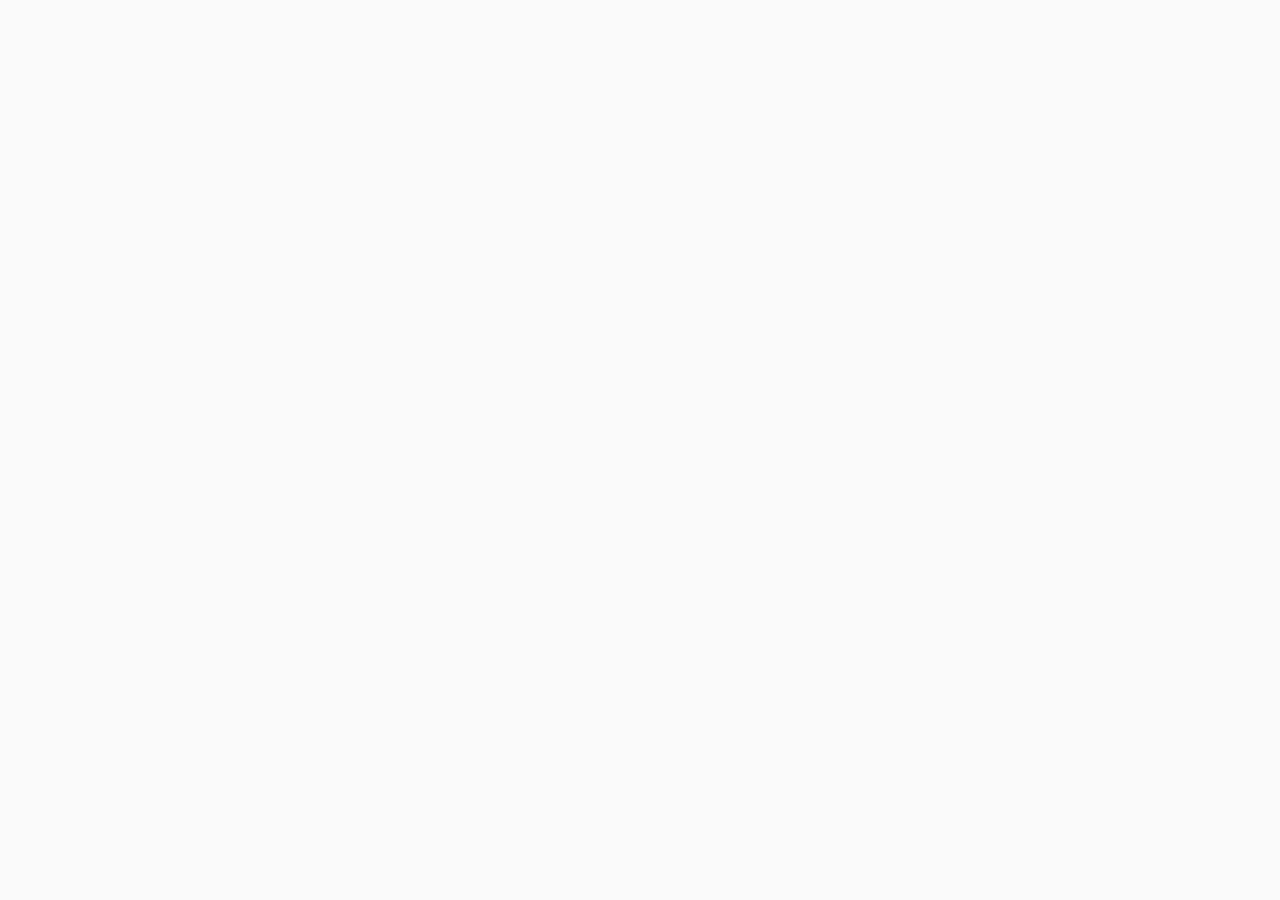
==== index.html @ 77a8a726 "init" ====
<!DOCTYPE html><html lang=""><head><meta charset="utf-8"><meta http-equiv="X-UA-Compatible" content="IE=edge"><meta name="viewport" content="width=device-width,initial-scale=1"><link rel="icon" href="/favicon.ico"><title>zimkit-web-vue</title><link href="/css/app.5c12ecef.css" rel="preload" as="style"><link href="/js/app.24a1997b.js" rel="preload" as="script"><link href="/js/chunk-vendors.f811e61b.js" rel="preload" as="script"><link href="/css/app.5c12ecef.css" rel="stylesheet"></head><body><noscript><strong>We're sorry but zimkit-web-vue doesn't work properly without JavaScript enabled. Please enable it to continue.</strong></noscript><div id="app"></div><script src="/js/chunk-vendors.f811e61b.js"></script><script src="/js/app.24a1997b.js"></script></body></html>
---- css/app.5c12ecef.css ----
body{margin:0;background-color:#fafafa;font-family:PingFangSC-Medium,PingFang SC}#app,.login[data-v-ff2f055c]{display:flex;justify-content:center;align-items:center;height:100vh}.login .login-box[data-v-ff2f055c]{position:relative;display:flex;width:920px;height:560px;background:#fff;box-shadow:0 10px 40px 0 rgba(0,0,0,.1);border-radius:6px 8px 8px 6px}.login .login-box .welcome-box[data-v-ff2f055c]{width:500px;height:560px;background-image:url(../img/img_background.2068124a.png);background-size:cover}.login .login-box .welcome-box .welcome-text[data-v-ff2f055c]{margin:67px 0 0 51px;font-size:30px;font-weight:500;color:#fff;line-height:50px;text-align:left;white-space:pre-wrap}.login .login-box .form[data-v-ff2f055c]{display:flex;flex-direction:column;margin:50px 40px;padding:64px 40px 0 40px;width:340px;height:460px;box-sizing:border-box}.login .login-box .form .id[data-v-ff2f055c],.login .login-box .form .name[data-v-ff2f055c]{display:flex;flex-direction:column;align-items:flex-start;margin-bottom:16px}.login .login-box .form .id .label[data-v-ff2f055c],.login .login-box .form .name .label[data-v-ff2f055c]{margin-bottom:8px;font-size:12px;font-weight:500;line-height:14px;color:#394256}.login .login-box .form .id input[data-v-ff2f055c],.login .login-box .form .name input[data-v-ff2f055c]{padding:12px 16px;width:260px;height:44px;border-radius:4px;border:1px solid #e5e5e5;box-sizing:border-box;outline:none}.login .login-box .form .id input[data-v-ff2f055c]::-webkit-input-placeholder,.login .login-box .form .name input[data-v-ff2f055c]::-webkit-input-placeholder{color:#b1b4bb}.login .login-box .form .id input[data-v-ff2f055c]:-moz-placeholder,.login .login-box .form .id input[data-v-ff2f055c]::-moz-placeholder,.login .login-box .form .name input[data-v-ff2f055c]:-moz-placeholder,.login .login-box .form .name input[data-v-ff2f055c]::-moz-placeholder{color:#b1b4bb}.login .login-box .form .id input[data-v-ff2f055c]:-ms-input-placeholder,.login .login-box .form .name input[data-v-ff2f055c]:-ms-input-placeholder{color:#b1b4bb}.login .login-box .form .id input[data-v-ff2f055c]::-webkit-inner-spin-button,.login .login-box .form .id input[data-v-ff2f055c]::-webkit-outer-spin-button,.login .login-box .form .name input[data-v-ff2f055c]::-webkit-inner-spin-button,.login .login-box .form .name input[data-v-ff2f055c]::-webkit-outer-spin-button{-webkit-appearance:none}.login .login-box .form .id .user-name[data-v-ff2f055c],.login .login-box .form .name .user-name[data-v-ff2f055c]{height:44px;font-size:14px;font-weight:400;font-family:PingFangSC-Regular,PingFang SC;color:#18191a;line-height:44px}.login .login-box .form .login-btn[data-v-ff2f055c]{align-self:center;margin-top:84px;width:190px;height:48px;background-color:#3478fc;border-radius:4px;border:none;font-size:14px;font-weight:500;color:#fff;line-height:48px;cursor:pointer}.login .login-box .form button[class=login-btn][data-v-ff2f055c]:disabled{opacity:.5}.login .login-box .form .login-err-tip[data-v-ff2f055c]{margin-top:8px;font-size:12px;font-weight:400;font-family:PingFangSC-Regular,PingFang SC;color:#f64326;line-height:14px}.btn{text-align:center;background-color:#3478fc;border-radius:4px;border:none;font-size:14px;font-weight:500;color:#fff;cursor:pointer}.btn:disabled{opacity:.5;cursor:not-allowed}.err-tip{align-self:flex-start;margin-top:8px;font-size:12px;font-weight:400;font-family:PingFangSC-Regular,PingFang SC;color:#f64326;line-height:14px}.err-icon{margin-right:8px;background-image:url([data-uri]);background-size:cover;width:24px;height:24px}::-webkit-scrollbar{width:6px;height:6px}::-webkit-scrollbar-thumb{border-radius:3px;background-color:#bebebe;opacity:.6;-webkit-transition:background-color .3s;transition:background-color .3s;cursor:pointer}::-webkit-scrollbar-thumb:hover{background:#bebebe}::-webkit-scrollbar-corner,::-webkit-scrollbar-track{background:transparent}.fade-enter-active[data-v-5338bea0],.fade-leave-active[data-v-5338bea0]{transition:opacity .5s}.fade-enter[data-v-5338bea0],.fade-leave-to[data-v-5338bea0]{opacity:0}.default[data-v-5338bea0]{position:fixed;z-index:103}.default .toast[data-v-5338bea0]{position:fixed;top:50%;left:50%;transform:translate(-50%,-50%);padding:0 20px;max-width:516px;height:40px;border-radius:8px;font-size:13px;line-height:40px;text-align:center;color:#fff;background-color:rgba(0,0,0,.6);opacity:.96}.default .toast.error[data-v-5338bea0]{background-color:#fff}.default .toast .name[data-v-5338bea0],.default .toast .text[data-v-5338bea0]{display:inline-block;max-width:388px;overflow:hidden;text-overflow:ellipsis;white-space:nowrap;vertical-align:bottom}.default.loading[data-v-5338bea0]{top:0;bottom:0;left:0;right:0;background-color:rgba(0,0,0,.6)}.default.loading .toast[data-v-5338bea0]{top:50%;transform:translate(-50%,-50%);border-radius:4px;background-color:rgba(0,0,0,.6);height:40px;line-height:40px}.wrapper[data-v-3e0d9c11]{z-index:102;position:fixed;top:0;bottom:0;left:0;right:0;background-color:rgba(0,0,0,.4)}.wrapper .dialog[data-v-3e0d9c11]{position:absolute;top:50%;left:50%;transform:translate(-50%,-50%);display:flex;flex-direction:column;align-items:center;padding:32px 0;box-sizing:border-box;width:340px;min-height:163px;background-color:#fff;border-radius:4px;font-size:16px;color:#28292e}.wrapper .dialog .close-icon[data-v-3e0d9c11]{position:absolute;top:8px;right:8px;display:flex;justify-content:center;align-items:center;align-self:flex-end;width:30px;height:30px;cursor:pointer}.wrapper .dialog .close-icon[data-v-3e0d9c11]:after,.wrapper .dialog .close-icon[data-v-3e0d9c11]:before{position:absolute;content:" ";height:12px;width:2px;background-color:#fff}.wrapper .dialog .close-icon[data-v-3e0d9c11]:before{transform:rotate(45deg)}.wrapper .dialog .close-icon[data-v-3e0d9c11]:after{transform:rotate(-45deg)}.wrapper .dialog .title[data-v-3e0d9c11]{font-size:16px}.wrapper .dialog .desc[data-v-3e0d9c11]{text-align:center;width:240px;word-break:break-word;line-height:21px}.wrapper .dialog .line[data-v-3e0d9c11]{margin:20px 0;width:292px;height:1px;background:#ebecec}.wrapper .dialog .btn-box .cancel[data-v-3e0d9c11]{width:100px;height:36px}.dialog[data-v-2195a98a]{position:absolute;top:50%;left:50%;transform:translate(-50%,-50%);width:360px;min-height:214px;background-color:#fff;box-shadow:0 0 20px 0 rgba(0,0,0,.1),0 12px 12px 0 rgba(0,0,0,.04);border-radius:8px}.dialog .top[data-v-2195a98a]{display:flex;justify-content:space-between;padding:0 60px;width:100%;height:48px}.dialog .top .title[data-v-2195a98a]{position:relative;line-height:48px;font-size:14px;font-weight:400;color:#000;height:100%;cursor:pointer}.dialog .top .title.actived[data-v-2195a98a]{font-weight:500}.dialog .top .title.actived[data-v-2195a98a]:after{content:"";position:absolute;left:50%;transform:translate(-50%);bottom:0;width:32px;height:3px;background-color:#3478fc;border-radius:4px}.dialog .content[data-v-2195a98a]{display:flex;flex-direction:column;padding:24px;width:100%}.dialog .content .attend[data-v-2195a98a],.dialog .content .group[data-v-2195a98a],.dialog .content .peer[data-v-2195a98a]{width:100%;display:flex;flex-direction:column;justify-content:space-between;align-items:center}.dialog .content .attend .input-box[data-v-2195a98a],.dialog .content .group .input-box[data-v-2195a98a],.dialog .content .peer .input-box[data-v-2195a98a]{position:relative;display:flex;flex-direction:column;justify-content:flex-start;margin-bottom:34px}.dialog .content .attend .btn-box[data-v-2195a98a],.dialog .content .group .btn-box[data-v-2195a98a],.dialog .content .peer .btn-box[data-v-2195a98a]{display:flex;justify-content:center;align-items:center}.dialog .content .attend .btn-box .cancel-btn[data-v-2195a98a],.dialog .content .attend .btn-box .create-peer-btn[data-v-2195a98a],.dialog .content .group .btn-box .cancel-btn[data-v-2195a98a],.dialog .content .group .btn-box .create-peer-btn[data-v-2195a98a],.dialog .content .peer .btn-box .cancel-btn[data-v-2195a98a],.dialog .content .peer .btn-box .create-peer-btn[data-v-2195a98a]{width:100px;height:36px;line-height:34px}.dialog .content .attend .btn-box .cancel-btn[data-v-2195a98a],.dialog .content .group .btn-box .cancel-btn[data-v-2195a98a],.dialog .content .peer .btn-box .cancel-btn[data-v-2195a98a]{margin-right:20px;background-color:#fff;color:#3478fc;border:1px solid #e8e8e8}.dialog .content .attend .err-tip[data-v-2195a98a],.dialog .content .group .err-tip[data-v-2195a98a],.dialog .content .peer .err-tip[data-v-2195a98a]{position:absolute;bottom:-14px}.dialog .content input[data-v-2195a98a]{margin-bottom:8px;padding:9px 0;width:312px;height:40px;border:none;border-bottom:1px solid #ebecec;outline:none}.right-click-box[data-v-4c15af44]{position:absolute;padding:8px 0;width:128px;background:#fff;box-shadow:0 0 12px 0 rgba(0,0,0,.1),0 6px 12px 0 rgba(0,0,0,.04);border-radius:4px}.right-click-box .item[data-v-4c15af44]{padding:8px 0 8px 16px;font-size:14px;font-weight:400;color:#28292e}.right-click-box .item[data-v-4c15af44]:hover{cursor:pointer;color:#1169ff;background:#fafbfd}.conversation[data-v-3ed36c5b]{display:flex;width:350px;height:720px;background-color:#fff;border-radius:0 0 0 8px}.conversation .left-banner[data-v-3ed36c5b]{display:flex;flex-direction:column;justify-content:space-between;padding:16px 8px;width:70px;height:100%;background-color:#f2f2f2;border-radius:0 0 0 8px}.conversation .left-banner .item[data-v-3ed36c5b]{position:relative;display:flex;flex-direction:column;justify-content:center;align-items:center;margin-bottom:24px;padding:8px 0 6px;width:54px;background-color:#fff;border-radius:4px;cursor:pointer}.conversation .left-banner .item .icon[data-v-3ed36c5b]{width:24px;height:24px;background-size:cover}.conversation .left-banner .item .message-icon[data-v-3ed36c5b]{background-image:url([data-uri])}.conversation .left-banner .item .create-chat-icon[data-v-3ed36c5b]{background-image:url([data-uri])}.conversation .left-banner .item .exit-icon[data-v-3ed36c5b]{background-image:url([data-uri])}.conversation .left-banner .item:hover .create-chat-text[data-v-3ed36c5b]{color:#3478fc}.conversation .left-banner .item:hover .create-chat-icon[data-v-3ed36c5b]{background-image:url([data-uri])}.conversation .left-banner .item:hover .exit-text[data-v-3ed36c5b]{color:#ff4a50}.conversation .left-banner .item:hover .exit-icon[data-v-3ed36c5b]{background-image:url([data-uri])}.conversation .left-banner .item .text[data-v-3ed36c5b]{text-align:center;font-size:12px;font-weight:500;color:#666;line-height:16px}.conversation .left-banner .item .total[data-v-3ed36c5b]{position:absolute;top:-16px;right:-14px;flex-shrink:0;width:40px;height:40px;background-color:#ff4a50;font-size:18px;font-weight:500;color:#fff;border-radius:50%;transform:scale(.5);line-height:40px;text-align:center}.conversation .left-banner .item[data-v-3ed36c5b]:last-child{margin-bottom:0}.conversation .conversation-content[data-v-3ed36c5b]{padding:8px 8px 0 8px;width:280px;overflow-y:auto}.conversation .conversation-content .conversation-item[data-v-3ed36c5b]{display:flex;align-items:center;padding:12px 16px;width:100%;height:68px;border-radius:5px}.conversation .conversation-content .conversation-item.actived[data-v-3ed36c5b]{background:linear-gradient(270deg,#64b0fe,#3478fc)}.conversation .conversation-content .conversation-item.actived .conversation-info .info-top .item-date[data-v-3ed36c5b],.conversation .conversation-content .conversation-item.actived .conversation-info .info-top .item-name[data-v-3ed36c5b],.conversation .conversation-content .conversation-item.actived .conversation-info .item-message .message-text[data-v-3ed36c5b]{color:#fff}.conversation .conversation-content .conversation-item[data-v-3ed36c5b]:hover{cursor:pointer;background-color:#f2f2f2}.conversation .conversation-content .conversation-item .head-portrait[data-v-3ed36c5b]{position:relative;flex-shrink:0;margin-right:10px;text-align:center;width:44px;height:44px;line-height:42px;border-radius:8px;background-color:#fff;border:1px solid #ccc}.conversation .conversation-content .conversation-item .head-portrait .unread-count[data-v-3ed36c5b]{position:absolute;top:-18px;right:-16px;width:40px;height:40px;background-color:#ff4a50;font-size:18px;font-weight:500;color:#fff;border-radius:50%;transform:scale(.5);line-height:40px;text-align:center}.conversation .conversation-content .conversation-item .conversation-info[data-v-3ed36c5b]{display:flex;flex-direction:column;align-items:flex-start;width:100%}.conversation .conversation-content .conversation-item .conversation-info .info-top[data-v-3ed36c5b]{display:flex;justify-content:space-between;align-items:center;width:100%}.conversation .conversation-content .conversation-item .conversation-info .info-top .item-name[data-v-3ed36c5b]{max-width:110px;font-size:16px;font-weight:500;color:#18191a;line-height:22px;overflow:hidden;text-overflow:ellipsis;white-space:nowrap}.conversation .conversation-content .conversation-item .conversation-info .info-top .item-date[data-v-3ed36c5b]{font-size:12px;font-weight:400;font-family:PingFangSC-Regular,PingFang SC;color:#b8b8b8;line-height:17px}.conversation .conversation-content .conversation-item .conversation-info .item-message[data-v-3ed36c5b]{display:flex;align-items:center;margin-top:4px}.conversation .conversation-content .conversation-item .conversation-info .item-message .message-text[data-v-3ed36c5b]{max-width:160px;height:18px;font-size:12px;font-weight:500;color:#b1b4bb;line-height:18px;overflow:hidden;text-overflow:ellipsis;white-space:nowrap}.conversation .default-content[data-v-3ed36c5b]{display:flex;justify-content:center;align-items:center;width:100%;font-size:16px;font-weight:400;color:#394256}.conversation .default-content .text[data-v-3ed36c5b]{line-height:22px;text-align:center;white-space:pre-wrap}.conversation .abnormal-content[data-v-3ed36c5b]{display:flex;justify-content:center;width:100%;height:100%;background-color:#fff}.conversation .abnormal-content .reload-btn[data-v-3ed36c5b]{margin-top:620px;width:100px;height:36px;line-height:36px}.conversation .err-icon[data-v-3ed36c5b]{margin-right:4px;width:12px;height:12px}.chat[data-v-5878519c]{flex-grow:1;display:flex;flex-direction:column;width:680px;height:720px;background-color:#f2f2f2;border-radius:0 0 8px 0}.chat .header[data-v-5878519c]{display:flex;justify-content:space-between;align-items:center;border-bottom:1px solid #e6e6e6;width:100%;height:56px}.chat .header .title[data-v-5878519c]{margin-left:24px;font-size:16px;font-weight:500;color:#18191a;line-height:56px}.chat .header .more-icon[data-v-5878519c]{margin-right:8px;width:40px;height:40px;background-image:url([data-uri]);background-size:cover}.chat .header .more-icon[data-v-5878519c]:hover{cursor:pointer;background-image:url([data-uri])}.chat .message-content[data-v-5878519c]{flex-grow:1;padding:16px 12px 0 12px;height:200px;overflow-y:scroll}.chat .message-content .message-item[data-v-5878519c]{display:flex;flex-direction:column;justify-content:center;padding:8px 0 16px 0}.chat .message-content .message-item .time-box[data-v-5878519c]{align-self:center;margin-bottom:16px;font-size:12px;font-weight:500;color:#b1b4bb}.chat .message-content .message-item .left-msg[data-v-5878519c]{display:flex;justify-content:flex-start;align-items:center;width:100%}.chat .message-content .message-item .right-msg[data-v-5878519c]{display:flex;justify-content:flex-end;align-items:flex-start;width:100%}.chat .message-content .message-item .right-msg .msg-text[data-v-5878519c]{background-color:#3478fc;color:#fff}.chat .message-content .message-item .right-msg .message-box[data-v-5878519c]{align-items:flex-end;word-break:break-all}.chat .message-content .message-item .center-msg[data-v-5878519c],.chat .message-content .message-item .right-msg .err-icon[data-v-5878519c]{align-self:center}.chat .message-content .message-item .head-portrait[data-v-5878519c]{flex-shrink:0;align-self:flex-start;text-align:center;margin:0 12px;width:36px;height:36px;line-height:34px;border-radius:8px;background-color:#fff;border:1px solid #ccc}.chat .message-content .message-item .message-box[data-v-5878519c]{display:flex;flex-direction:column;max-width:320px}.chat .message-content .message-item .message-box .send-name[data-v-5878519c]{margin-bottom:4px;font-size:12px;font-weight:400;color:#394256}.chat .message-content .message-item .msg-text[data-v-5878519c]{padding:11px 12px;background-color:#fff;border-radius:8px;font-size:15px;font-weight:400;color:#2a2a2a;white-space:pre-wrap;word-break:break-word}.chat .send-box[data-v-5878519c]{display:flex;flex-direction:column;border-top:1px solid #e6e6e6;width:100%;height:156px}.chat .send-box .tool-box[data-v-5878519c]{height:49px}.chat .send-box .text-area[data-v-5878519c]{padding:0 16px;width:100%;height:50px;background-color:#f2f2f2;font-size:14px;font-weight:400;color:#2a2a2a;border:none;resize:none;outline:none}.chat .send-box .send-button[data-v-5878519c]{align-self:flex-end;margin-top:8px;margin-right:24px;width:72px;height:32px;line-height:32px}.chat .default-content[data-v-5878519c]{display:flex;flex-direction:column;justify-content:center;align-items:center;width:100%;height:100%}.chat .default-content .img[data-v-5878519c]{background-image:url(../img/chat-default.e304240d.png);background-size:cover;width:95px;height:89px}.chat .default-content .text[data-v-5878519c]{margin-top:16px;font-size:16px;font-weight:400;color:#b1b4bb;line-height:22px}.group-container[data-v-f9306e64]{position:absolute;right:0;bottom:0;padding:40px 32px 65px;width:272px;height:664px;background-color:#fff;border-radius:0 0 8px 0}.group-container .form-box[data-v-f9306e64]{display:flex;flex-direction:column;justify-content:space-between;height:100%}.group-container .form-box .id .label[data-v-f9306e64]{font-size:14px;font-weight:500;color:#394256;line-height:20px}.group-container .form-box .id .value[data-v-f9306e64]{padding-left:12px;width:208px;height:44px;background-color:#f4f5f8;border-radius:4px;font-size:14px;font-weight:400;color:#18191a;line-height:44px}.group-container .form-box .copy-btn[data-v-f9306e64]{width:208px;height:44px;line-height:44px}*{margin:0;font-family:PingFangSC-Medium,PingFang SC;box-sizing:border-box}#zegoim[data-v-8cd46a72]{font-family:Avenir,Helvetica,Arial,sans-serif;-webkit-font-smoothing:antialiased;-moz-osx-font-smoothing:grayscale;color:#2c3e50;display:flex;justify-content:center;align-items:center;height:100vh}.zego-im-container[data-v-8cd46a72]{display:flex;flex-direction:column;width:1030px;height:770px;box-shadow:0 4px 10px 0 rgba(0,0,0,.1);border-radius:8px}.zego-im-container .top-banner[data-v-8cd46a72]{padding-left:24px;text-align:left;font-size:16px;font-weight:500;line-height:50px;color:#fff;width:100%;height:50px;background-color:#3478fc;border-radius:8px 8px 0 0}.zego-im-container .box[data-v-8cd46a72]{position:relative;display:flex;width:100%;height:720px}
---- css/app.5c12ecef.css ----
body{margin:0;background-color:#fafafa;font-family:PingFangSC-Medium,PingFang SC}#app,.login[data-v-ff2f055c]{display:flex;justify-content:center;align-items:center;height:100vh}.login .login-box[data-v-ff2f055c]{position:relative;display:flex;width:920px;height:560px;background:#fff;box-shadow:0 10px 40px 0 rgba(0,0,0,.1);border-radius:6px 8px 8px 6px}.login .login-box .welcome-box[data-v-ff2f055c]{width:500px;height:560px;background-image:url(../img/img_background.2068124a.png);background-size:cover}.login .login-box .welcome-box .welcome-text[data-v-ff2f055c]{margin:67px 0 0 51px;font-size:30px;font-weight:500;color:#fff;line-height:50px;text-align:left;white-space:pre-wrap}.login .login-box .form[data-v-ff2f055c]{display:flex;flex-direction:column;margin:50px 40px;padding:64px 40px 0 40px;width:340px;height:460px;box-sizing:border-box}.login .login-box .form .id[data-v-ff2f055c],.login .login-box .form .name[data-v-ff2f055c]{display:flex;flex-direction:column;align-items:flex-start;margin-bottom:16px}.login .login-box .form .id .label[data-v-ff2f055c],.login .login-box .form .name .label[data-v-ff2f055c]{margin-bottom:8px;font-size:12px;font-weight:500;line-height:14px;color:#394256}.login .login-box .form .id input[data-v-ff2f055c],.login .login-box .form .name input[data-v-ff2f055c]{padding:12px 16px;width:260px;height:44px;border-radius:4px;border:1px solid #e5e5e5;box-sizing:border-box;outline:none}.login .login-box .form .id input[data-v-ff2f055c]::-webkit-input-placeholder,.login .login-box .form .name input[data-v-ff2f055c]::-webkit-input-placeholder{color:#b1b4bb}.login .login-box .form .id input[data-v-ff2f055c]:-moz-placeholder,.login .login-box .form .id input[data-v-ff2f055c]::-moz-placeholder,.login .login-box .form .name input[data-v-ff2f055c]:-moz-placeholder,.login .login-box .form .name input[data-v-ff2f055c]::-moz-placeholder{color:#b1b4bb}.login .login-box .form .id input[data-v-ff2f055c]:-ms-input-placeholder,.login .login-box .form .name input[data-v-ff2f055c]:-ms-input-placeholder{color:#b1b4bb}.login .login-box .form .id input[data-v-ff2f055c]::-webkit-inner-spin-button,.login .login-box .form .id input[data-v-ff2f055c]::-webkit-outer-spin-button,.login .login-box .form .name input[data-v-ff2f055c]::-webkit-inner-spin-button,.login .login-box .form .name input[data-v-ff2f055c]::-webkit-outer-spin-button{-webkit-appearance:none}.login .login-box .form .id .user-name[data-v-ff2f055c],.login .login-box .form .name .user-name[data-v-ff2f055c]{height:44px;font-size:14px;font-weight:400;font-family:PingFangSC-Regular,PingFang SC;color:#18191a;line-height:44px}.login .login-box .form .login-btn[data-v-ff2f055c]{align-self:center;margin-top:84px;width:190px;height:48px;background-color:#3478fc;border-radius:4px;border:none;font-size:14px;font-weight:500;color:#fff;line-height:48px;cursor:pointer}.login .login-box .form button[class=login-btn][data-v-ff2f055c]:disabled{opacity:.5}.login .login-box .form .login-err-tip[data-v-ff2f055c]{margin-top:8px;font-size:12px;font-weight:400;font-family:PingFangSC-Regular,PingFang SC;color:#f64326;line-height:14px}.btn{text-align:center;background-color:#3478fc;border-radius:4px;border:none;font-size:14px;font-weight:500;color:#fff;cursor:pointer}.btn:disabled{opacity:.5;cursor:not-allowed}.err-tip{align-self:flex-start;margin-top:8px;font-size:12px;font-weight:400;font-family:PingFangSC-Regular,PingFang SC;color:#f64326;line-height:14px}.err-icon{margin-right:8px;background-image:url([data-uri]);background-size:cover;width:24px;height:24px}::-webkit-scrollbar{width:6px;height:6px}::-webkit-scrollbar-thumb{border-radius:3px;background-color:#bebebe;opacity:.6;-webkit-transition:background-color .3s;transition:background-color .3s;cursor:pointer}::-webkit-scrollbar-thumb:hover{background:#bebebe}::-webkit-scrollbar-corner,::-webkit-scrollbar-track{background:transparent}.fade-enter-active[data-v-5338bea0],.fade-leave-active[data-v-5338bea0]{transition:opacity .5s}.fade-enter[data-v-5338bea0],.fade-leave-to[data-v-5338bea0]{opacity:0}.default[data-v-5338bea0]{position:fixed;z-index:103}.default .toast[data-v-5338bea0]{position:fixed;top:50%;left:50%;transform:translate(-50%,-50%);padding:0 20px;max-width:516px;height:40px;border-radius:8px;font-size:13px;line-height:40px;text-align:center;color:#fff;background-color:rgba(0,0,0,.6);opacity:.96}.default .toast.error[data-v-5338bea0]{background-color:#fff}.default .toast .name[data-v-5338bea0],.default .toast .text[data-v-5338bea0]{display:inline-block;max-width:388px;overflow:hidden;text-overflow:ellipsis;white-space:nowrap;vertical-align:bottom}.default.loading[data-v-5338bea0]{top:0;bottom:0;left:0;right:0;background-color:rgba(0,0,0,.6)}.default.loading .toast[data-v-5338bea0]{top:50%;transform:translate(-50%,-50%);border-radius:4px;background-color:rgba(0,0,0,.6);height:40px;line-height:40px}.wrapper[data-v-3e0d9c11]{z-index:102;position:fixed;top:0;bottom:0;left:0;right:0;background-color:rgba(0,0,0,.4)}.wrapper .dialog[data-v-3e0d9c11]{position:absolute;top:50%;left:50%;transform:translate(-50%,-50%);display:flex;flex-direction:column;align-items:center;padding:32px 0;box-sizing:border-box;width:340px;min-height:163px;background-color:#fff;border-radius:4px;font-size:16px;color:#28292e}.wrapper .dialog .close-icon[data-v-3e0d9c11]{position:absolute;top:8px;right:8px;display:flex;justify-content:center;align-items:center;align-self:flex-end;width:30px;height:30px;cursor:pointer}.wrapper .dialog .close-icon[data-v-3e0d9c11]:after,.wrapper .dialog .close-icon[data-v-3e0d9c11]:before{position:absolute;content:" ";height:12px;width:2px;background-color:#fff}.wrapper .dialog .close-icon[data-v-3e0d9c11]:before{transform:rotate(45deg)}.wrapper .dialog .close-icon[data-v-3e0d9c11]:after{transform:rotate(-45deg)}.wrapper .dialog .title[data-v-3e0d9c11]{font-size:16px}.wrapper .dialog .desc[data-v-3e0d9c11]{text-align:center;width:240px;word-break:break-word;line-height:21px}.wrapper .dialog .line[data-v-3e0d9c11]{margin:20px 0;width:292px;height:1px;background:#ebecec}.wrapper .dialog .btn-box .cancel[data-v-3e0d9c11]{width:100px;height:36px}.dialog[data-v-2195a98a]{position:absolute;top:50%;left:50%;transform:translate(-50%,-50%);width:360px;min-height:214px;background-color:#fff;box-shadow:0 0 20px 0 rgba(0,0,0,.1),0 12px 12px 0 rgba(0,0,0,.04);border-radius:8px}.dialog .top[data-v-2195a98a]{display:flex;justify-content:space-between;padding:0 60px;width:100%;height:48px}.dialog .top .title[data-v-2195a98a]{position:relative;line-height:48px;font-size:14px;font-weight:400;color:#000;height:100%;cursor:pointer}.dialog .top .title.actived[data-v-2195a98a]{font-weight:500}.dialog .top .title.actived[data-v-2195a98a]:after{content:"";position:absolute;left:50%;transform:translate(-50%);bottom:0;width:32px;height:3px;background-color:#3478fc;border-radius:4px}.dialog .content[data-v-2195a98a]{display:flex;flex-direction:column;padding:24px;width:100%}.dialog .content .attend[data-v-2195a98a],.dialog .content .group[data-v-2195a98a],.dialog .content .peer[data-v-2195a98a]{width:100%;display:flex;flex-direction:column;justify-content:space-between;align-items:center}.dialog .content .attend .input-box[data-v-2195a98a],.dialog .content .group .input-box[data-v-2195a98a],.dialog .content .peer .input-box[data-v-2195a98a]{position:relative;display:flex;flex-direction:column;justify-content:flex-start;margin-bottom:34px}.dialog .content .attend .btn-box[data-v-2195a98a],.dialog .content .group .btn-box[data-v-2195a98a],.dialog .content .peer .btn-box[data-v-2195a98a]{display:flex;justify-content:center;align-items:center}.dialog .content .attend .btn-box .cancel-btn[data-v-2195a98a],.dialog .content .attend .btn-box .create-peer-btn[data-v-2195a98a],.dialog .content .group .btn-box .cancel-btn[data-v-2195a98a],.dialog .content .group .btn-box .create-peer-btn[data-v-2195a98a],.dialog .content .peer .btn-box .cancel-btn[data-v-2195a98a],.dialog .content .peer .btn-box .create-peer-btn[data-v-2195a98a]{width:100px;height:36px;line-height:34px}.dialog .content .attend .btn-box .cancel-btn[data-v-2195a98a],.dialog .content .group .btn-box .cancel-btn[data-v-2195a98a],.dialog .content .peer .btn-box .cancel-btn[data-v-2195a98a]{margin-right:20px;background-color:#fff;color:#3478fc;border:1px solid #e8e8e8}.dialog .content .attend .err-tip[data-v-2195a98a],.dialog .content .group .err-tip[data-v-2195a98a],.dialog .content .peer .err-tip[data-v-2195a98a]{position:absolute;bottom:-14px}.dialog .content input[data-v-2195a98a]{margin-bottom:8px;padding:9px 0;width:312px;height:40px;border:none;border-bottom:1px solid #ebecec;outline:none}.right-click-box[data-v-4c15af44]{position:absolute;padding:8px 0;width:128px;background:#fff;box-shadow:0 0 12px 0 rgba(0,0,0,.1),0 6px 12px 0 rgba(0,0,0,.04);border-radius:4px}.right-click-box .item[data-v-4c15af44]{padding:8px 0 8px 16px;font-size:14px;font-weight:400;color:#28292e}.right-click-box .item[data-v-4c15af44]:hover{cursor:pointer;color:#1169ff;background:#fafbfd}.conversation[data-v-3ed36c5b]{display:flex;width:350px;height:720px;background-color:#fff;border-radius:0 0 0 8px}.conversation .left-banner[data-v-3ed36c5b]{display:flex;flex-direction:column;justify-content:space-between;padding:16px 8px;width:70px;height:100%;background-color:#f2f2f2;border-radius:0 0 0 8px}.conversation .left-banner .item[data-v-3ed36c5b]{position:relative;display:flex;flex-direction:column;justify-content:center;align-items:center;margin-bottom:24px;padding:8px 0 6px;width:54px;background-color:#fff;border-radius:4px;cursor:pointer}.conversation .left-banner .item .icon[data-v-3ed36c5b]{width:24px;height:24px;background-size:cover}.conversation .left-banner .item .message-icon[data-v-3ed36c5b]{background-image:url([data-uri])}.conversation .left-banner .item .create-chat-icon[data-v-3ed36c5b]{background-image:url([data-uri])}.conversation .left-banner .item .exit-icon[data-v-3ed36c5b]{background-image:url([data-uri])}.conversation .left-banner .item:hover .create-chat-text[data-v-3ed36c5b]{color:#3478fc}.conversation .left-banner .item:hover .create-chat-icon[data-v-3ed36c5b]{background-image:url([data-uri])}.conversation .left-banner .item:hover .exit-text[data-v-3ed36c5b]{color:#ff4a50}.conversation .left-banner .item:hover .exit-icon[data-v-3ed36c5b]{background-image:url([data-uri])}.conversation .left-banner .item .text[data-v-3ed36c5b]{text-align:center;font-size:12px;font-weight:500;color:#666;line-height:16px}.conversation .left-banner .item .total[data-v-3ed36c5b]{position:absolute;top:-16px;right:-14px;flex-shrink:0;width:40px;height:40px;background-color:#ff4a50;font-size:18px;font-weight:500;color:#fff;border-radius:50%;transform:scale(.5);line-height:40px;text-align:center}.conversation .left-banner .item[data-v-3ed36c5b]:last-child{margin-bottom:0}.conversation .conversation-content[data-v-3ed36c5b]{padding:8px 8px 0 8px;width:280px;overflow-y:auto}.conversation .conversation-content .conversation-item[data-v-3ed36c5b]{display:flex;align-items:center;padding:12px 16px;width:100%;height:68px;border-radius:5px}.conversation .conversation-content .conversation-item.actived[data-v-3ed36c5b]{background:linear-gradient(270deg,#64b0fe,#3478fc)}.conversation .conversation-content .conversation-item.actived .conversation-info .info-top .item-date[data-v-3ed36c5b],.conversation .conversation-content .conversation-item.actived .conversation-info .info-top .item-name[data-v-3ed36c5b],.conversation .conversation-content .conversation-item.actived .conversation-info .item-message .message-text[data-v-3ed36c5b]{color:#fff}.conversation .conversation-content .conversation-item[data-v-3ed36c5b]:hover{cursor:pointer;background-color:#f2f2f2}.conversation .conversation-content .conversation-item .head-portrait[data-v-3ed36c5b]{position:relative;flex-shrink:0;margin-right:10px;text-align:center;width:44px;height:44px;line-height:42px;border-radius:8px;background-color:#fff;border:1px solid #ccc}.conversation .conversation-content .conversation-item .head-portrait .unread-count[data-v-3ed36c5b]{position:absolute;top:-18px;right:-16px;width:40px;height:40px;background-color:#ff4a50;font-size:18px;font-weight:500;color:#fff;border-radius:50%;transform:scale(.5);line-height:40px;text-align:center}.conversation .conversation-content .conversation-item .conversation-info[data-v-3ed36c5b]{display:flex;flex-direction:column;align-items:flex-start;width:100%}.conversation .conversation-content .conversation-item .conversation-info .info-top[data-v-3ed36c5b]{display:flex;justify-content:space-between;align-items:center;width:100%}.conversation .conversation-content .conversation-item .conversation-info .info-top .item-name[data-v-3ed36c5b]{max-width:110px;font-size:16px;font-weight:500;color:#18191a;line-height:22px;overflow:hidden;text-overflow:ellipsis;white-space:nowrap}.conversation .conversation-content .conversation-item .conversation-info .info-top .item-date[data-v-3ed36c5b]{font-size:12px;font-weight:400;font-family:PingFangSC-Regular,PingFang SC;color:#b8b8b8;line-height:17px}.conversation .conversation-content .conversation-item .conversation-info .item-message[data-v-3ed36c5b]{display:flex;align-items:center;margin-top:4px}.conversation .conversation-content .conversation-item .conversation-info .item-message .message-text[data-v-3ed36c5b]{max-width:160px;height:18px;font-size:12px;font-weight:500;color:#b1b4bb;line-height:18px;overflow:hidden;text-overflow:ellipsis;white-space:nowrap}.conversation .default-content[data-v-3ed36c5b]{display:flex;justify-content:center;align-items:center;width:100%;font-size:16px;font-weight:400;color:#394256}.conversation .default-content .text[data-v-3ed36c5b]{line-height:22px;text-align:center;white-space:pre-wrap}.conversation .abnormal-content[data-v-3ed36c5b]{display:flex;justify-content:center;width:100%;height:100%;background-color:#fff}.conversation .abnormal-content .reload-btn[data-v-3ed36c5b]{margin-top:620px;width:100px;height:36px;line-height:36px}.conversation .err-icon[data-v-3ed36c5b]{margin-right:4px;width:12px;height:12px}.chat[data-v-5878519c]{flex-grow:1;display:flex;flex-direction:column;width:680px;height:720px;background-color:#f2f2f2;border-radius:0 0 8px 0}.chat .header[data-v-5878519c]{display:flex;justify-content:space-between;align-items:center;border-bottom:1px solid #e6e6e6;width:100%;height:56px}.chat .header .title[data-v-5878519c]{margin-left:24px;font-size:16px;font-weight:500;color:#18191a;line-height:56px}.chat .header .more-icon[data-v-5878519c]{margin-right:8px;width:40px;height:40px;background-image:url([data-uri]);background-size:cover}.chat .header .more-icon[data-v-5878519c]:hover{cursor:pointer;background-image:url([data-uri])}.chat .message-content[data-v-5878519c]{flex-grow:1;padding:16px 12px 0 12px;height:200px;overflow-y:scroll}.chat .message-content .message-item[data-v-5878519c]{display:flex;flex-direction:column;justify-content:center;padding:8px 0 16px 0}.chat .message-content .message-item .time-box[data-v-5878519c]{align-self:center;margin-bottom:16px;font-size:12px;font-weight:500;color:#b1b4bb}.chat .message-content .message-item .left-msg[data-v-5878519c]{display:flex;justify-content:flex-start;align-items:center;width:100%}.chat .message-content .message-item .right-msg[data-v-5878519c]{display:flex;justify-content:flex-end;align-items:flex-start;width:100%}.chat .message-content .message-item .right-msg .msg-text[data-v-5878519c]{background-color:#3478fc;color:#fff}.chat .message-content .message-item .right-msg .message-box[data-v-5878519c]{align-items:flex-end;word-break:break-all}.chat .message-content .message-item .center-msg[data-v-5878519c],.chat .message-content .message-item .right-msg .err-icon[data-v-5878519c]{align-self:center}.chat .message-content .message-item .head-portrait[data-v-5878519c]{flex-shrink:0;align-self:flex-start;text-align:center;margin:0 12px;width:36px;height:36px;line-height:34px;border-radius:8px;background-color:#fff;border:1px solid #ccc}.chat .message-content .message-item .message-box[data-v-5878519c]{display:flex;flex-direction:column;max-width:320px}.chat .message-content .message-item .message-box .send-name[data-v-5878519c]{margin-bottom:4px;font-size:12px;font-weight:400;color:#394256}.chat .message-content .message-item .msg-text[data-v-5878519c]{padding:11px 12px;background-color:#fff;border-radius:8px;font-size:15px;font-weight:400;color:#2a2a2a;white-space:pre-wrap;word-break:break-word}.chat .send-box[data-v-5878519c]{display:flex;flex-direction:column;border-top:1px solid #e6e6e6;width:100%;height:156px}.chat .send-box .tool-box[data-v-5878519c]{height:49px}.chat .send-box .text-area[data-v-5878519c]{padding:0 16px;width:100%;height:50px;background-color:#f2f2f2;font-size:14px;font-weight:400;color:#2a2a2a;border:none;resize:none;outline:none}.chat .send-box .send-button[data-v-5878519c]{align-self:flex-end;margin-top:8px;margin-right:24px;width:72px;height:32px;line-height:32px}.chat .default-content[data-v-5878519c]{display:flex;flex-direction:column;justify-content:center;align-items:center;width:100%;height:100%}.chat .default-content .img[data-v-5878519c]{background-image:url(../img/chat-default.e304240d.png);background-size:cover;width:95px;height:89px}.chat .default-content .text[data-v-5878519c]{margin-top:16px;font-size:16px;font-weight:400;color:#b1b4bb;line-height:22px}.group-container[data-v-f9306e64]{position:absolute;right:0;bottom:0;padding:40px 32px 65px;width:272px;height:664px;background-color:#fff;border-radius:0 0 8px 0}.group-container .form-box[data-v-f9306e64]{display:flex;flex-direction:column;justify-content:space-between;height:100%}.group-container .form-box .id .label[data-v-f9306e64]{font-size:14px;font-weight:500;color:#394256;line-height:20px}.group-container .form-box .id .value[data-v-f9306e64]{padding-left:12px;width:208px;height:44px;background-color:#f4f5f8;border-radius:4px;font-size:14px;font-weight:400;color:#18191a;line-height:44px}.group-container .form-box .copy-btn[data-v-f9306e64]{width:208px;height:44px;line-height:44px}*{margin:0;font-family:PingFangSC-Medium,PingFang SC;box-sizing:border-box}#zegoim[data-v-8cd46a72]{font-family:Avenir,Helvetica,Arial,sans-serif;-webkit-font-smoothing:antialiased;-moz-osx-font-smoothing:grayscale;color:#2c3e50;display:flex;justify-content:center;align-items:center;height:100vh}.zego-im-container[data-v-8cd46a72]{display:flex;flex-direction:column;width:1030px;height:770px;box-shadow:0 4px 10px 0 rgba(0,0,0,.1);border-radius:8px}.zego-im-container .top-banner[data-v-8cd46a72]{padding-left:24px;text-align:left;font-size:16px;font-weight:500;line-height:50px;color:#fff;width:100%;height:50px;background-color:#3478fc;border-radius:8px 8px 0 0}.zego-im-container .box[data-v-8cd46a72]{position:relative;display:flex;width:100%;height:720px}
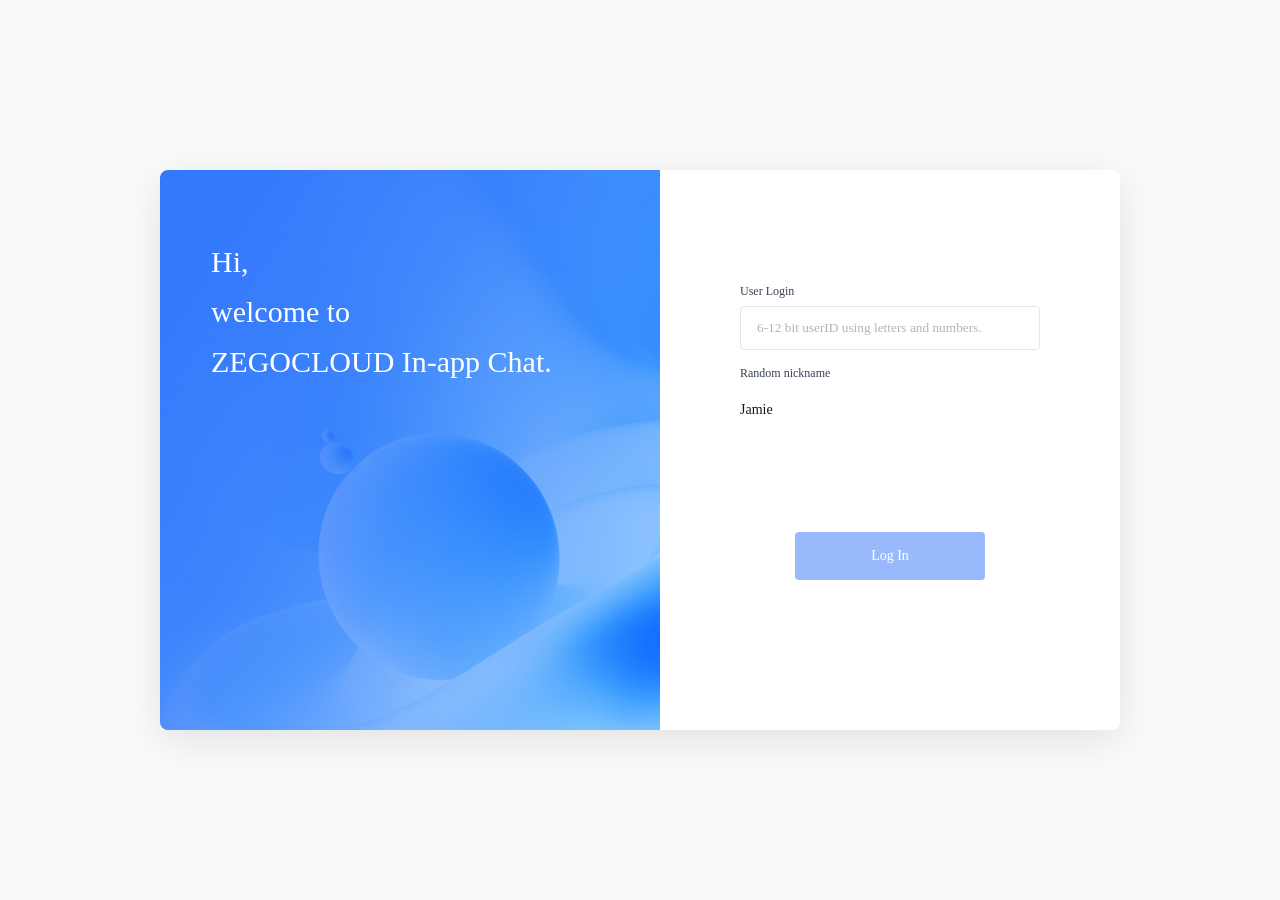
==== commit 972a0e58: "v1.2" ====
--- a/index.html
+++ b/index.html
@@ -1 +1 @@
-<!DOCTYPE html><html lang=""><head><meta charset="utf-8"><meta http-equiv="X-UA-Compatible" content="IE=edge"><meta name="viewport" content="width=device-width,initial-scale=1"><link rel="icon" href="/favicon.ico"><title>zimkit-web-vue</title><link href="/css/app.5c12ecef.css" rel="preload" as="style"><link href="/js/app.24a1997b.js" rel="preload" as="script"><link href="/js/chunk-vendors.f811e61b.js" rel="preload" as="script"><link href="/css/app.5c12ecef.css" rel="stylesheet"></head><body><noscript><strong>We're sorry but zimkit-web-vue doesn't work properly without JavaScript enabled. Please enable it to continue.</strong></noscript><div id="app"></div><script src="/js/chunk-vendors.f811e61b.js"></script><script src="/js/app.24a1997b.js"></script></body></html>+<!DOCTYPE html><html lang=""><head><meta charset="utf-8"><meta http-equiv="X-UA-Compatible" content="IE=edge"><meta name="viewport" content="width=device-width,initial-scale=1"><link rel="icon" href="favicon.ico"><title>ZIMKit Demo</title><link href="css/about.0ed538a8.css" rel="prefetch"><link href="js/about.b945c19e.js" rel="prefetch"><link href="css/app.807d04e5.css" rel="preload" as="style"><link href="js/app.9b0775cf.js" rel="preload" as="script"><link href="js/chunk-vendors.13187c2e.js" rel="preload" as="script"><link href="css/app.807d04e5.css" rel="stylesheet"></head><body><noscript><strong>We're sorry but zimkit-web-vue doesn't work properly without JavaScript enabled. Please enable it to continue.</strong></noscript><div id="app"></div><script src="js/chunk-vendors.13187c2e.js"></script><script src="js/app.9b0775cf.js"></script></body></html>
--- a/css/about.0ed538a8.css
+++ b/css/about.0ed538a8.css
@@ -0,0 +1 @@
+.login-con[data-v-3b1f28c6]{min-height:560px;height:100%;display:flex;flex-direction:column;justify-content:center;background-color:#fafafa}.login-con .login[data-v-3b1f28c6]{display:flex;justify-content:center;align-items:center}.login-con .login .login-box[data-v-3b1f28c6]{position:relative;display:flex;height:560px;background:#fff;box-shadow:0 10px 40px 0 rgba(0,0,0,.1);border-radius:6px 8px 8px 6px}.login-con .login .login-box .welcome-box[data-v-3b1f28c6]{width:500px;height:560px;background-image:url(../img/img_background.2068124a.png);background-size:cover}.login-con .login .login-box .welcome-box .welcome-text[data-v-3b1f28c6]{margin:67px 0 0 51px;font-size:30px;font-weight:500;color:#fff;line-height:50px;text-align:left;white-space:pre-wrap}.login-con .login .login-box .form[data-v-3b1f28c6]{display:flex;flex-direction:column;margin:50px 40px;padding:64px 40px 0 40px;width:340px;height:460px;box-sizing:border-box}.login-con .login .login-box .form .id[data-v-3b1f28c6],.login-con .login .login-box .form .name[data-v-3b1f28c6]{display:flex;flex-direction:column;align-items:flex-start;margin-bottom:16px}.login-con .login .login-box .form .id .label[data-v-3b1f28c6],.login-con .login .login-box .form .name .label[data-v-3b1f28c6]{margin-bottom:8px;font-size:12px;font-weight:500;line-height:14px;color:#394256}.login-con .login .login-box .form .id input[data-v-3b1f28c6],.login-con .login .login-box .form .name input[data-v-3b1f28c6]{padding:12px 16px;width:260px;height:44px;border-radius:4px;border:1px solid #e5e5e5;box-sizing:border-box;outline:none}.login-con .login .login-box .form .id .en-input[data-v-3b1f28c6],.login-con .login .login-box .form .name .en-input[data-v-3b1f28c6]{width:300px}.login-con .login .login-box .form .id input[data-v-3b1f28c6]::-webkit-input-placeholder,.login-con .login .login-box .form .name input[data-v-3b1f28c6]::-webkit-input-placeholder{color:#b1b4bb}.login-con .login .login-box .form .id input[data-v-3b1f28c6]:-moz-placeholder,.login-con .login .login-box .form .id input[data-v-3b1f28c6]::-moz-placeholder,.login-con .login .login-box .form .name input[data-v-3b1f28c6]:-moz-placeholder,.login-con .login .login-box .form .name input[data-v-3b1f28c6]::-moz-placeholder{color:#b1b4bb}.login-con .login .login-box .form .id input[data-v-3b1f28c6]:-ms-input-placeholder,.login-con .login .login-box .form .name input[data-v-3b1f28c6]:-ms-input-placeholder{color:#b1b4bb}.login-con .login .login-box .form .id input[data-v-3b1f28c6]::-webkit-inner-spin-button,.login-con .login .login-box .form .id input[data-v-3b1f28c6]::-webkit-outer-spin-button,.login-con .login .login-box .form .name input[data-v-3b1f28c6]::-webkit-inner-spin-button,.login-con .login .login-box .form .name input[data-v-3b1f28c6]::-webkit-outer-spin-button{-webkit-appearance:none}.login-con .login .login-box .form .id input[data-v-3b1f28c6]::-webkit-credentials-auto-fill-button,.login-con .login .login-box .form .name input[data-v-3b1f28c6]::-webkit-credentials-auto-fill-button{display:none;visibility:hidden}.login-con .login .login-box .form .id .user-name[data-v-3b1f28c6],.login-con .login .login-box .form .name .user-name[data-v-3b1f28c6]{height:44px;font-size:14px;font-weight:400;font-family:PingFangSC-Regular,PingFang SC;color:#18191a;line-height:44px}.login-con .login .login-box .form .login-btn[data-v-3b1f28c6]{display:flex;justify-content:center;align-items:center;align-self:center;margin-top:84px;width:190px;height:48px;background-color:#3478fc;border-radius:4px;border:none;font-size:14px;font-weight:500;color:#fff;line-height:48px;cursor:pointer}.login-con .login .login-box .form .login-btn .loading[data-v-3b1f28c6]{margin-right:8px;background-image:url([data-uri]);background-size:cover;width:18px;height:18px;animation:turn-3b1f28c6 1s linear infinite}@keyframes turn-3b1f28c6{0%{-webkit-transform:rotate(1turn)}to{-webkit-transform:rotate(0deg)}}.login-con .login .login-box .form button[class=login-btn][data-v-3b1f28c6]:disabled{opacity:.5}.login-con .login .login-box .form .login-err-tip[data-v-3b1f28c6]{margin-top:8px;font-size:12px;font-weight:400;font-family:PingFangSC-Regular,PingFang SC;color:#f64326;line-height:14px}.login-con .login .login-box .en-form[data-v-3b1f28c6]{width:380px}.main[data-v-7ef93a60]{height:100%;display:flex;flex-direction:column;justify-content:center;align-items:center;min-height:770px}
--- a/css/app.807d04e5.css
+++ b/css/app.807d04e5.css
@@ -0,0 +1 @@
+.btn{text-align:center;background-color:#3478fc;border-radius:4px;border:none;font-size:14px;font-weight:500;color:#fff;cursor:pointer}.btn:disabled{opacity:.5;cursor:not-allowed}.err-tip{align-self:flex-start;margin-top:8px;font-size:12px;font-weight:400;font-family:PingFangSC-Regular,PingFang SC;color:#f64326;line-height:14px}.err-icon{margin-right:8px;background-image:url([data-uri]);background-size:cover;width:24px;height:24px}::-webkit-scrollbar{width:6px;height:6px}::-webkit-scrollbar-thumb{border-radius:3px;background-color:#bebebe;opacity:.6;-webkit-transition:background-color .3s;transition:background-color .3s;cursor:pointer}::-webkit-scrollbar-thumb:hover{background:#bebebe}::-webkit-scrollbar-corner,::-webkit-scrollbar-track{background:transparent}.fade-enter-active[data-v-f5aa28e0],.fade-leave-active[data-v-f5aa28e0]{transition:opacity .5s}.fade-enter[data-v-f5aa28e0],.fade-leave-to[data-v-f5aa28e0]{opacity:0}.default[data-v-f5aa28e0]{position:fixed;z-index:103}.default .toast[data-v-f5aa28e0]{position:fixed;top:50%;left:50%;transform:translate(-50%,-50%);padding:10px 20px;border-radius:8px;font-size:13px;line-height:15px;text-align:center;color:#fff;background-color:rgba(0,0,0,.6);opacity:.96;display:flex}.default .toast.error[data-v-f5aa28e0]{background-color:#fff}.default .toast .name[data-v-f5aa28e0],.default .toast .text[data-v-f5aa28e0]{display:inline-block}.default.loading[data-v-f5aa28e0]{top:0;bottom:0;left:0;right:0;background-color:rgba(0,0,0,.6)}.default.loading .toast[data-v-f5aa28e0]{top:50%;transform:translate(-50%,-50%);border-radius:4px;background-color:rgba(0,0,0,.6);height:40px;line-height:40px}.wrapper[data-v-7222e789]{z-index:102;position:fixed;top:0;bottom:0;left:0;right:0;background-color:rgba(0,0,0,.4)}.wrapper .dialog[data-v-7222e789]{position:absolute;top:50%;left:50%;transform:translate(-50%,-50%);display:flex;flex-direction:column;align-items:center;padding:32px 0;box-sizing:border-box;width:340px;min-height:163px;background-color:#fff;border-radius:4px;font-size:16px;color:#28292e}.wrapper .dialog .close-icon[data-v-7222e789]{position:absolute;top:8px;right:8px;display:flex;justify-content:center;align-items:center;align-self:flex-end;width:30px;height:30px;cursor:pointer}.wrapper .dialog .close-icon[data-v-7222e789]:after,.wrapper .dialog .close-icon[data-v-7222e789]:before{position:absolute;content:" ";height:12px;width:2px;background-color:#fff}.wrapper .dialog .close-icon[data-v-7222e789]:before{transform:rotate(45deg)}.wrapper .dialog .close-icon[data-v-7222e789]:after{transform:rotate(-45deg)}.wrapper .dialog .title[data-v-7222e789]{font-size:16px}.wrapper .dialog .desc[data-v-7222e789]{text-align:center;width:240px;word-break:break-word;line-height:21px}.wrapper .dialog .line[data-v-7222e789]{margin:20px 0;width:292px;height:1px;background:#ebecec}.wrapper .dialog .btn-box .cancel[data-v-7222e789]{background-color:#fff;color:#3478fc;border:1px solid #e8e8e8;width:100px;height:36px}.wrapper .dialog .btn-box .confirm[data-v-7222e789]{margin-left:20px;width:100px;height:36px}.dialog[data-v-2548f78d]{z-index:4;position:absolute;top:50%;left:50%;transform:translate(-50%,-50%);min-width:360px;min-height:214px;background-color:#fff;box-shadow:0 0 20px 0 rgba(0,0,0,.1),0 12px 12px 0 rgba(0,0,0,.04);border-radius:8px}.dialog .top[data-v-2548f78d]{display:flex;justify-content:space-between;padding:0 42px;width:100%;height:48px}.dialog .top .title[data-v-2548f78d]{position:relative;padding:0 18px;line-height:48px;font-size:14px;font-weight:400;color:#000;height:100%;cursor:pointer}.dialog .top .title.actived[data-v-2548f78d]{font-weight:500}.dialog .top .title.actived[data-v-2548f78d]:after{content:"";position:absolute;left:50%;transform:translate(-50%);bottom:0;width:32px;height:3px;background-color:#3478fc;border-radius:4px}.dialog .content[data-v-2548f78d]{display:flex;flex-direction:column;padding:24px;width:100%}.dialog .content .attend[data-v-2548f78d],.dialog .content .group[data-v-2548f78d],.dialog .content .peer[data-v-2548f78d]{width:100%;display:flex;flex-direction:column;justify-content:space-between;align-items:center}.dialog .content .attend .input-box[data-v-2548f78d],.dialog .content .group .input-box[data-v-2548f78d],.dialog .content .peer .input-box[data-v-2548f78d]{position:relative;display:flex;flex-direction:column;justify-content:flex-start;margin-bottom:34px}.dialog .content .attend .btn-box[data-v-2548f78d],.dialog .content .group .btn-box[data-v-2548f78d],.dialog .content .peer .btn-box[data-v-2548f78d]{display:flex;justify-content:center;align-items:center}.dialog .content .attend .btn-box .cancel-btn[data-v-2548f78d],.dialog .content .attend .btn-box .create-peer-btn[data-v-2548f78d],.dialog .content .group .btn-box .cancel-btn[data-v-2548f78d],.dialog .content .group .btn-box .create-peer-btn[data-v-2548f78d],.dialog .content .peer .btn-box .cancel-btn[data-v-2548f78d],.dialog .content .peer .btn-box .create-peer-btn[data-v-2548f78d]{width:100px;height:36px;line-height:34px}.dialog .content .attend .btn-box .cancel-btn[data-v-2548f78d],.dialog .content .group .btn-box .cancel-btn[data-v-2548f78d],.dialog .content .peer .btn-box .cancel-btn[data-v-2548f78d]{margin-right:20px;background-color:#fff;color:#3478fc;border:1px solid #e8e8e8}.dialog .content .attend .err-tip[data-v-2548f78d],.dialog .content .group .err-tip[data-v-2548f78d],.dialog .content .peer .err-tip[data-v-2548f78d]{position:absolute;bottom:-14px}.dialog .content input[data-v-2548f78d]{margin-bottom:8px;padding:9px 0;width:312px;height:40px;border:none;border-bottom:1px solid #ebecec;outline:none}.dialog .content .en-input[data-v-2548f78d]{width:410px}.conversation[data-v-2f37655f]{display:flex;width:350px;height:720px;background-color:#fff;border-radius:0 0 0 8px}.conversation .left-banner[data-v-2f37655f]{display:flex;flex-direction:column;justify-content:space-between;padding:16px 8px;width:70px;height:100%;background-color:#f2f2f2;border-radius:0 0 0 8px}.conversation .left-banner .item[data-v-2f37655f]{position:relative;display:flex;flex-direction:column;justify-content:center;align-items:center;margin-bottom:24px;padding:8px 0 6px;width:54px;background-color:#fff;border-radius:4px;cursor:pointer}.conversation .left-banner .item .icon[data-v-2f37655f]{width:24px;height:24px;background-size:cover}.conversation .left-banner .item .message-icon[data-v-2f37655f]{background-image:url([data-uri])}.conversation .left-banner .item .create-chat-icon[data-v-2f37655f]{background-image:url([data-uri])}.conversation .left-banner .item .exit-icon[data-v-2f37655f]{background-image:url([data-uri])}.conversation .left-banner .item:hover .create-chat-text[data-v-2f37655f]{color:#3478fc}.conversation .left-banner .item:hover .create-chat-icon[data-v-2f37655f]{background-image:url([data-uri])}.conversation .left-banner .item:hover .exit-text[data-v-2f37655f]{color:#ff4a50}.conversation .left-banner .item:hover .exit-icon[data-v-2f37655f]{background-image:url([data-uri])}.conversation .left-banner .item .text[data-v-2f37655f]{text-align:center;font-size:12px;font-weight:500;color:#666;line-height:16px}.conversation .left-banner .item .total[data-v-2f37655f]{position:absolute;top:-16px;right:-14px;flex-shrink:0;width:40px;height:40px;background-color:#ff4a50;font-size:18px;font-weight:500;color:#fff;border-radius:50%;transform:scale(.5);line-height:40px;text-align:center}.conversation .left-banner .item[data-v-2f37655f]:last-child{margin-bottom:0}.conversation .conversation-content[data-v-2f37655f]{padding:8px 8px 0 8px;width:280px;overflow-y:auto}.conversation .conversation-content .conversation-item[data-v-2f37655f]{display:flex;align-items:center;padding:12px 16px;width:100%;height:68px;border-radius:5px}.conversation .conversation-content .conversation-item.actived[data-v-2f37655f]{background:linear-gradient(270deg,#64b0fe,#3478fc)}.conversation .conversation-content .conversation-item.actived .conversation-info .info-top .item-date[data-v-2f37655f],.conversation .conversation-content .conversation-item.actived .conversation-info .info-top .item-name[data-v-2f37655f],.conversation .conversation-content .conversation-item.actived .conversation-info .item-message .message-text[data-v-2f37655f]{color:#fff}.conversation .conversation-content .conversation-item[data-v-2f37655f]:hover{cursor:pointer;background-color:#f2f2f2}.conversation .conversation-content .conversation-item .head-portrait[data-v-2f37655f]{position:relative;flex-shrink:0;margin-right:10px;text-align:center;width:44px;height:44px;line-height:42px;border-radius:8px}.conversation .conversation-content .conversation-item .head-portrait img[data-v-2f37655f]{width:100%;height:100%}.conversation .conversation-content .conversation-item .head-portrait .group[data-v-2f37655f]{width:100%;height:100%;background-image:url(../img/avatar-group.4b9097a1.png);background-size:cover}.conversation .conversation-content .conversation-item .head-portrait .unread-count[data-v-2f37655f]{position:absolute;top:-18px;right:-16px;width:40px;height:40px;background-color:#ff4a50;font-size:18px;font-weight:500;color:#fff;border-radius:50%;transform:scale(.5);line-height:40px;text-align:center}.conversation .conversation-content .conversation-item .conversation-info[data-v-2f37655f]{display:flex;flex-direction:column;align-items:flex-start;width:100%}.conversation .conversation-content .conversation-item .conversation-info .info-top[data-v-2f37655f]{display:flex;justify-content:space-between;align-items:center;width:100%}.conversation .conversation-content .conversation-item .conversation-info .info-top .item-name[data-v-2f37655f]{max-width:110px;font-size:16px;font-weight:500;color:#18191a;line-height:22px;overflow:hidden;text-overflow:ellipsis;white-space:nowrap}.conversation .conversation-content .conversation-item .conversation-info .info-top .item-date[data-v-2f37655f]{font-size:12px;font-weight:400;font-family:PingFangSC-Regular,PingFang SC;color:#b8b8b8;line-height:17px}.conversation .conversation-content .conversation-item .conversation-info .item-message[data-v-2f37655f]{display:flex;align-items:center;margin-top:4px}.conversation .conversation-content .conversation-item .conversation-info .item-message .message-text[data-v-2f37655f]{max-width:160px;height:18px;font-size:12px;font-weight:500;color:#b1b4bb;line-height:18px;overflow:hidden;text-overflow:ellipsis;white-space:nowrap}.conversation .default-content[data-v-2f37655f]{display:flex;justify-content:center;align-items:center;width:100%;font-size:16px;font-weight:400;color:#394256}.conversation .default-content .text[data-v-2f37655f]{line-height:22px;text-align:center;white-space:pre-wrap}.conversation .abnormal-content[data-v-2f37655f]{display:flex;justify-content:center;width:100%;height:100%;background-color:#fff}.conversation .abnormal-content .reload-btn[data-v-2f37655f]{margin-top:620px;width:100px;height:36px;line-height:36px}.conversation .err-icon[data-v-2f37655f]{margin-right:4px;width:12px;height:12px}.expression-box[data-v-37c1a1c3]{display:flex;flex-wrap:wrap;padding:14px 14px 14px 20px;width:400px;height:400px;background-color:#fff;box-shadow:0 0 20px 0 rgba(221,172,172,.1),0 12px 12px 0 rgba(0,0,0,.04);border-radius:8px;overflow:auto;user-select:none;-webkit-user-select:none;-moz-user-select:none;-ms-user-select:none}.item[data-v-37c1a1c3]{padding:6px 10px;width:40px;height:40px;font-size:20px;cursor:pointer}video[data-v-5b69a80f]::-webkit-media-controls-fullscreen-button,video[data-v-5b69a80f]::-webkit-media-controls-volume-control-container{display:none!important}.large-img-container[data-v-5b69a80f]{z-index:4;position:fixed;top:0;left:0;width:100vw;height:100vh;background-color:rgba(0,0,0,.4)}.large-img-box[data-v-5b69a80f]{position:absolute;top:50%;left:50%;transform:translate(-50%,-50%);display:flex;flex-direction:column;width:800px;height:622px;background:#f2f2f2;box-shadow:0 0 20px 0 rgba(0,0,0,.1),0 12px 12px 0 rgba(0,0,0,.04);border-radius:8px}.large-img-box .top[data-v-5b69a80f]{display:flex;justify-content:flex-end;width:100%;height:40px}.large-img-box .close-icon[data-v-5b69a80f]{margin:8px 12px;width:24px;height:24px;background-image:url([data-uri]);background-size:cover;cursor:pointer}.large-img-box .content[data-v-5b69a80f]{position:relative;height:532px}.large-img-box .content-box[data-v-5b69a80f]{z-index:2;position:absolute;top:0;display:flex;justify-content:center;align-items:center;width:100%;height:532px;background-color:#f2f2f2;overflow:auto}.large-img-box .content-box #video[data-v-5b69a80f]{width:100%;height:100%}.large-img-box .err-box[data-v-5b69a80f]{z-index:1;background-color:#f2f2f2}.large-img-box .err-box .err-img[data-v-5b69a80f]{width:140px;height:140px;background-image:url(../img/default-img.c9f26331.png);background-size:cover}.large-img-box .content-box.largeW img[data-v-5b69a80f]{width:100%}.large-img-box .content-box.largeH img[data-v-5b69a80f]{height:100%}.large-img-box .operation[data-v-5b69a80f]{display:flex;justify-content:center;align-items:center;width:100%;height:50px}.operation .operation-item[data-v-5b69a80f]{margin:0 10px;width:24px;height:24px;background-size:cover;cursor:pointer}.operation .previous-icon[data-v-5b69a80f]{background-image:url([data-uri])}.operation .next-icon[data-v-5b69a80f]{background-image:url([data-uri])}.operation .download-icon[data-v-5b69a80f]{background-image:url([data-uri])}.operation .reload-btn[data-v-5b69a80f]{width:80px;height:26px;line-height:26px;background-color:#05f;font-size:12px}.chat[data-v-8f80ae20]{display:flex;flex-direction:column;width:680px;height:720px;background-color:#f2f2f2;border-radius:0 0 8px 0}.chat .header[data-v-8f80ae20]{display:flex;justify-content:space-between;align-items:center;border-bottom:1px solid #e6e6e6;width:100%;height:56px}.chat .header .title[data-v-8f80ae20]{margin-left:24px;font-size:16px;font-weight:500;color:#18191a;line-height:56px}.chat .header .more-icon[data-v-8f80ae20]{margin-right:8px;width:40px;height:40px;background-image:url([data-uri]);background-size:cover}.chat .header .more-icon[data-v-8f80ae20]:hover{cursor:pointer;background-image:url([data-uri])}.chat .message-content[data-v-8f80ae20]{position:relative;flex-grow:1;padding:16px 12px 0 12px;height:200px;overflow-y:scroll}.chat .message-content .message-item[data-v-8f80ae20]{display:flex;flex-direction:column;justify-content:center;padding:8px 0 16px 0}.chat .message-content .message-item .time-box[data-v-8f80ae20]{align-self:center;margin-bottom:16px;font-size:12px;font-weight:500;color:#b1b4bb}.chat .message-content .message-item .message-box[data-v-8f80ae20]{display:flex}.chat .message-content .message-item .message-box .multi-select[data-v-8f80ae20]{margin:0 4px 0 12px;cursor:pointer}.chat .message-content .message-item .message-box .multi-select .select-icon[data-v-8f80ae20]{width:24px;height:24px;border:2px solid #cbcccc;border-radius:50%}.chat .message-content .message-item .message-box .multi-select .select-icon.selected[data-v-8f80ae20]{position:relative;background-color:#3478fc;border:2px solid #3478fc}.chat .message-content .message-item .message-box .multi-select .select-icon.selected[data-v-8f80ae20]:after{content:"";position:absolute;top:2px;left:7px;width:5px;height:11px;background-color:transparent;border-radius:1px;border:2px solid #fff;border-top:none;border-left:none;transform:rotate(45deg)}.chat .message-content .message-item .message-box .left-msg[data-v-8f80ae20]{display:flex;justify-content:flex-start;align-items:center;width:100%}.chat .message-content .message-item .message-box .right-msg[data-v-8f80ae20]{display:flex;justify-content:flex-end;align-items:flex-start;width:100%}.chat .message-content .message-item .message-box .right-msg .msg-text[data-v-8f80ae20]{background-color:#3478fc;color:#fff}.chat .message-content .message-item .message-box .right-msg .msg-audio[data-v-8f80ae20]{justify-content:flex-end;background-color:#3478fc;color:#fff}.chat .message-content .message-item .message-box .right-msg .msg-audio[data-v-8f80ae20]:active{background-color:#175ce6}.chat .message-content .message-item .message-box .right-msg .msg-audio .play-animation[data-v-8f80ae20]{background-image:url([data-uri])}.chat .message-content .message-item .message-box .right-msg .msg-audio .play-animation.playing[data-v-8f80ae20]{animation:whitePlaying-8f80ae20 1s linear infinite}@keyframes whitePlaying-8f80ae20{0%{background-image:url([data-uri])}50%{background-image:url([data-uri])}to{background-image:url([data-uri])}}.chat .message-content .message-item .message-box .right-msg .message-bubble[data-v-8f80ae20]{align-items:flex-end;word-break:break-all}.chat .message-content .message-item .message-box .right-msg .err-icon[data-v-8f80ae20]{align-self:center}.chat .message-content .message-item .message-box .right-msg .loading[data-v-8f80ae20]{margin-right:8px;background-image:url([data-uri]);background-size:cover;width:18px;height:18px;animation:turn-8f80ae20 1s linear infinite;align-self:center}@keyframes turn-8f80ae20{0%{-webkit-transform:rotate(0deg)}to{-webkit-transform:rotate(1turn)}}.chat .message-content .message-item .message-box .center-msg[data-v-8f80ae20]{display:flex;justify-content:center;width:100%}.chat .message-content .message-item .message-box .head-portrait[data-v-8f80ae20]{flex-shrink:0;align-self:flex-start;text-align:center;margin:0 12px;width:36px;height:36px;line-height:34px;border-radius:8px}.chat .message-content .message-item .message-box .head-portrait img[data-v-8f80ae20]{width:100%;height:100%}.chat .message-content .message-item .message-box .message-bubble[data-v-8f80ae20]{position:relative;display:flex;flex-direction:column}.chat .message-content .message-item .message-box .message-bubble .send-name[data-v-8f80ae20]{margin-bottom:4px;font-size:12px;font-weight:400;color:#394256}.chat .message-content .message-item .message-box .msg-text[data-v-8f80ae20]{padding:11px 12px;max-width:320px;background-color:#fff;border-radius:8px;font-size:15px;font-weight:400;color:#2a2a2a;white-space:pre-wrap;word-break:break-word}.chat .message-content .message-item .message-box .msg-img[data-v-8f80ae20]{z-index:0;display:flex;justify-content:center;align-items:center;position:absolute;left:0;bottom:0;overflow:hidden;width:255px;height:255px;border-radius:8px;border:1px solid #ddd;box-sizing:border-box}.chat .message-content .message-item .message-box .msg-img img[data-v-8f80ae20]{width:100%;height:100%;background-color:#f2f2f2}.chat .message-content .message-item .message-box .msg-img .loading[data-v-8f80ae20]{width:18px;height:18px;background-image:url([data-uri]);background-size:cover}.chat .message-content .message-item .message-box .err-img[data-v-8f80ae20],.chat .message-content .message-item .message-box .err-video[data-v-8f80ae20]{z-index:1;display:flex;justify-content:center;align-items:center;width:255px;height:255px;border-radius:8px;border:1px solid #ddd;background-color:#f2f2f2;box-sizing:border-box}.chat .message-content .message-item .message-box .err-img .default-img[data-v-8f80ae20],.chat .message-content .message-item .message-box .err-video .default-img[data-v-8f80ae20]{width:105px;height:105px;background-image:url(../img/default-img.c9f26331.png);background-size:cover}.chat .message-content .message-item .message-box .err-video[data-v-8f80ae20]{width:170px;height:170px}.chat .message-content .message-item .message-box .err-video .default-img[data-v-8f80ae20]{width:70px;height:70px}.chat .message-content .message-item .message-box .msg-audio[data-v-8f80ae20]{display:flex;align-items:center;padding:0 4px;box-sizing:border-box;min-width:70px;height:44px;background-color:#fff;border-radius:8px;cursor:pointer}.chat .message-content .message-item .message-box .msg-audio[data-v-8f80ae20]:active{background-color:#e6e6e6}.chat .message-content .message-item .message-box .msg-audio.audioLoading[data-v-8f80ae20]{animation:audioLoading-8f80ae20 1s linear infinite}.chat .message-content .message-item .message-box .msg-audio.audioLoading .audio-length[data-v-8f80ae20],.chat .message-content .message-item .message-box .msg-audio.audioLoading .play-animation[data-v-8f80ae20]{display:none}.chat .message-content .message-item .message-box .msg-audio .audio-length[data-v-8f80ae20]{font-size:15px;font-weight:500}.chat .message-content .message-item .message-box .msg-audio .play-animation[data-v-8f80ae20]{margin:0 4px;width:22px;height:22px;background-image:url([data-uri]);background-size:cover}.chat .message-content .message-item .message-box .msg-audio .play-animation.playing[data-v-8f80ae20]{animation:playing-8f80ae20 1s linear infinite}@keyframes playing-8f80ae20{0%{background-image:url([data-uri])}50%{background-image:url([data-uri])}to{background-image:url([data-uri])}}@keyframes audioLoading-8f80ae20{0%{opacity:1}50%{opacity:.6}to{opacity:1}}.chat .message-content .message-item .message-box .msg-video[data-v-8f80ae20]{z-index:-1;display:flex;justify-content:center;align-items:center;position:absolute;left:0;bottom:0;width:170px;height:170px;border-radius:8px;border:1px solid #ddd;overflow:hidden;box-sizing:border-box}.chat .message-content .message-item .message-box .msg-video img[data-v-8f80ae20]{width:100%;height:100%;background-color:#f2f2f2}.chat .message-content .message-item .message-box .play-icon[data-v-8f80ae20]{position:absolute;top:50%;left:50%;transform:translate(-50%,-50%);width:44px;height:44px;background-image:url([data-uri]);background-size:cover}.chat .message-content .message-item .message-box .msg-file[data-v-8f80ae20]{display:flex;justify-content:space-between;padding:12px 14px;width:234px;height:64px;background-color:#fff;border-radius:8px;box-sizing:border-box}.chat .message-content .message-item .message-box .msg-file .file-icon[data-v-8f80ae20]{width:40px;height:40px;background-size:cover}.chat .message-content .message-item .message-box .msg-file .file-icon.unknow-icon[data-v-8f80ae20]{background-image:url([data-uri])}.chat .message-content .message-item .message-box .msg-file .file-icon.zip-icon[data-v-8f80ae20]{background-image:url([data-uri])}.chat .message-content .message-item .message-box .msg-file .file-icon.ppt-icon[data-v-8f80ae20]{background-image:url([data-uri])}.chat .message-content .message-item .message-box .msg-file .file-icon.word-icon[data-v-8f80ae20]{background-image:url([data-uri])}.chat .message-content .message-item .message-box .msg-file .file-icon.txt-icon[data-v-8f80ae20]{background-image:url([data-uri])}.chat .message-content .message-item .message-box .msg-file .file-icon.pdf-icon[data-v-8f80ae20]{background-image:url([data-uri])}.chat .message-content .message-item .message-box .msg-file .file-icon.excel-icon[data-v-8f80ae20]{background-image:url([data-uri])}.chat .message-content .message-item .message-box .msg-file .file-icon.video-icon[data-v-8f80ae20]{background-image:url([data-uri])}.chat .message-content .message-item .message-box .msg-file .file-icon.audio-icon[data-v-8f80ae20]{background-image:url([data-uri])}.chat .message-content .message-item .message-box .msg-file .file-icon.image-icon[data-v-8f80ae20]{background-image:url([data-uri])}.chat .message-content .message-item .message-box .msg-file .file-info[data-v-8f80ae20]{display:flex;flex-direction:column;justify-content:space-between}.chat .message-content .message-item .message-box .msg-file .file-info .file-name[data-v-8f80ae20]{max-width:155px;overflow:hidden;text-overflow:ellipsis;white-space:nowrap;font-size:14px;font-family:PingFangSC-Regular,PingFang SC;font-weight:400;color:#18191a;line-height:20px}.chat .message-content .message-item .message-box .msg-file .file-info .file-size[data-v-8f80ae20]{font-size:12px;font-family:PingFangSC-Regular,PingFang SC;font-weight:400;color:#18191a;line-height:17px}.chat .send-box[data-v-8f80ae20]{display:flex;flex-direction:column;border-top:1px solid #e6e6e6;width:100%;height:156px}.chat .send-box .tool-box[data-v-8f80ae20]{display:flex;padding:8px 16px;height:49px}.chat .send-box .tool-box .expression[data-v-8f80ae20]{position:relative;width:34px;height:34px;background-image:url([data-uri]);background-size:cover;cursor:pointer}.chat .send-box .tool-box .expression[data-v-8f80ae20]:hover{background-image:url([data-uri])}.chat .send-box .tool-box .expression .expression-content[data-v-8f80ae20]{z-index:4;position:absolute;left:50%;bottom:44px;transform:translateX(-50%)}.chat .send-box .tool-box .image-file[data-v-8f80ae20]{margin-left:16px;width:34px;height:34px;background-image:url([data-uri]);background-size:cover;cursor:pointer}.chat .send-box .tool-box .image-file[data-v-8f80ae20]:hover{background-image:url([data-uri])}.chat .send-box .tool-box .video-file[data-v-8f80ae20]{margin-left:16px;width:34px;height:34px;background-image:url([data-uri]);background-size:cover;cursor:pointer}.chat .send-box .tool-box .video-file[data-v-8f80ae20]:hover{background-image:url([data-uri])}.chat .send-box .tool-box .other-file[data-v-8f80ae20]{margin-left:16px;width:34px;height:34px;background-image:url([data-uri]);background-size:cover;cursor:pointer}.chat .send-box .tool-box .other-file[data-v-8f80ae20]:hover{background-image:url([data-uri])}.chat .send-box .tool-box input[data-v-8f80ae20]{display:none}.chat .send-box .text-area[data-v-8f80ae20]{padding:0 16px;width:100%;height:50px;background-color:#f2f2f2;font-size:14px;font-weight:400;color:#2a2a2a;border:none;resize:none;outline:none;word-break:break-all}.chat .send-box .send-button[data-v-8f80ae20]{align-self:flex-end;margin-top:8px;margin-right:24px;width:72px;height:32px;line-height:32px}.chat .multi-select-operation-box[data-v-8f80ae20]{display:flex;justify-content:center;width:100%;height:108px;background-color:#f7f7f7;border-top:1px solid #dfe0e2;border-radius:0 0 8px 0;box-sizing:border-box}.chat .multi-select-operation-box .operation-content[data-v-8f80ae20]{display:flex;align-items:center}.chat .multi-select-operation-box .operation-content .operation-item[data-v-8f80ae20]{display:flex;flex-direction:column;justify-content:center;align-items:center}.chat .multi-select-operation-box .operation-content .operation-icon[data-v-8f80ae20]{width:48px;height:48px;background-color:#fff;border-radius:8px;cursor:pointer;background-size:32px 32px;background-repeat:no-repeat;background-position:50%}.chat .multi-select-operation-box .operation-content .operation-icon[data-v-8f80ae20]:hover{background-color:#e5e6e6}.chat .multi-select-operation-box .operation-content .operation-icon.delete[data-v-8f80ae20]{background-image:url([data-uri])}.chat .multi-select-operation-box .operation-content .operation-desc[data-v-8f80ae20]{margin-top:8px;font-size:12px;color:#18191a}.chat .multi-select-operation-box .close-icon[data-v-8f80ae20]{margin:26px 0 0 16px;width:32px;height:32px;background-image:url([data-uri]);background-size:cover;cursor:pointer}.chat .multi-select-operation-box .close-icon[data-v-8f80ae20]:hover{background-image:url([data-uri])}.chat .default-content[data-v-8f80ae20]{display:flex;flex-direction:column;justify-content:center;align-items:center;width:100%;height:100%}.chat .default-content .img[data-v-8f80ae20]{background-image:url(../img/chat-default.e304240d.png);background-size:cover;width:95px;height:89px}.chat .default-content .text[data-v-8f80ae20]{margin-top:16px;font-size:16px;font-weight:400;color:#b1b4bb;line-height:22px}.group-container[data-v-0bae99a2]{padding:40px 32px 65px;width:272px;height:664px;background-color:#fff;border-radius:0 0 8px 0}.group-container .form-box[data-v-0bae99a2]{display:flex;flex-direction:column;justify-content:space-between;height:100%}.group-container .form-box .id .label[data-v-0bae99a2]{text-align:left;font-size:14px;font-weight:500;color:#394256;line-height:20px}.group-container .form-box .id .value[data-v-0bae99a2]{text-align:left;padding-left:12px;width:208px;height:44px;background-color:#f4f5f8;border-radius:4px;font-size:14px;font-weight:400;color:#18191a;line-height:44px}.group-container .form-box .copy-btn[data-v-0bae99a2]{width:208px;height:44px;line-height:44px}.right-click-box[data-v-b40b0620]{z-index:4;position:absolute;padding:8px 0;width:128px;background:#fff;box-shadow:0 0 12px 0 rgba(0,0,0,.1),0 6px 12px 0 rgba(0,0,0,.04);border-radius:4px}.right-click-box .item[data-v-b40b0620]{padding:8px 0 8px 16px;font-size:14px;font-weight:400;color:#28292e}.right-click-box .item[data-v-b40b0620]:hover{cursor:pointer;color:#1169ff;background:#fafbfd}*{margin:0;font-family:PingFangSC-Medium,PingFang SC;box-sizing:border-box}#zegoim[data-v-e11f62aa]{-webkit-font-smoothing:antialiased;-moz-osx-font-smoothing:grayscale;color:#2c3e50;display:flex;justify-content:center;align-items:center}.zego-im-container[data-v-e11f62aa]{display:flex;flex-direction:column;width:1030px;height:770px;box-shadow:0 4px 10px 0 rgba(0,0,0,.1);border-radius:8px}.zego-im-container .top-banner[data-v-e11f62aa]{display:flex;padding-left:24px;text-align:left;font-size:16px;font-weight:500;line-height:50px;color:#fff;width:100%;height:50px;background-color:#3478fc;border-radius:8px 8px 0 0}.zego-im-container .box[data-v-e11f62aa]{position:relative;display:flex;width:100%;height:720px}.zego-im-container .group-wrap[data-v-e11f62aa]{z-index:5;position:absolute;right:0;bottom:0}body,html{height:100%}body{margin:0;font-family:PingFangSC-Medium,PingFang SC}#app{height:100%}
--- a/css/app.807d04e5.css
+++ b/css/app.807d04e5.css
@@ -0,0 +1 @@
+.btn{text-align:center;background-color:#3478fc;border-radius:4px;border:none;font-size:14px;font-weight:500;color:#fff;cursor:pointer}.btn:disabled{opacity:.5;cursor:not-allowed}.err-tip{align-self:flex-start;margin-top:8px;font-size:12px;font-weight:400;font-family:PingFangSC-Regular,PingFang SC;color:#f64326;line-height:14px}.err-icon{margin-right:8px;background-image:url([data-uri]);background-size:cover;width:24px;height:24px}::-webkit-scrollbar{width:6px;height:6px}::-webkit-scrollbar-thumb{border-radius:3px;background-color:#bebebe;opacity:.6;-webkit-transition:background-color .3s;transition:background-color .3s;cursor:pointer}::-webkit-scrollbar-thumb:hover{background:#bebebe}::-webkit-scrollbar-corner,::-webkit-scrollbar-track{background:transparent}.fade-enter-active[data-v-f5aa28e0],.fade-leave-active[data-v-f5aa28e0]{transition:opacity .5s}.fade-enter[data-v-f5aa28e0],.fade-leave-to[data-v-f5aa28e0]{opacity:0}.default[data-v-f5aa28e0]{position:fixed;z-index:103}.default .toast[data-v-f5aa28e0]{position:fixed;top:50%;left:50%;transform:translate(-50%,-50%);padding:10px 20px;border-radius:8px;font-size:13px;line-height:15px;text-align:center;color:#fff;background-color:rgba(0,0,0,.6);opacity:.96;display:flex}.default .toast.error[data-v-f5aa28e0]{background-color:#fff}.default .toast .name[data-v-f5aa28e0],.default .toast .text[data-v-f5aa28e0]{display:inline-block}.default.loading[data-v-f5aa28e0]{top:0;bottom:0;left:0;right:0;background-color:rgba(0,0,0,.6)}.default.loading .toast[data-v-f5aa28e0]{top:50%;transform:translate(-50%,-50%);border-radius:4px;background-color:rgba(0,0,0,.6);height:40px;line-height:40px}.wrapper[data-v-7222e789]{z-index:102;position:fixed;top:0;bottom:0;left:0;right:0;background-color:rgba(0,0,0,.4)}.wrapper .dialog[data-v-7222e789]{position:absolute;top:50%;left:50%;transform:translate(-50%,-50%);display:flex;flex-direction:column;align-items:center;padding:32px 0;box-sizing:border-box;width:340px;min-height:163px;background-color:#fff;border-radius:4px;font-size:16px;color:#28292e}.wrapper .dialog .close-icon[data-v-7222e789]{position:absolute;top:8px;right:8px;display:flex;justify-content:center;align-items:center;align-self:flex-end;width:30px;height:30px;cursor:pointer}.wrapper .dialog .close-icon[data-v-7222e789]:after,.wrapper .dialog .close-icon[data-v-7222e789]:before{position:absolute;content:" ";height:12px;width:2px;background-color:#fff}.wrapper .dialog .close-icon[data-v-7222e789]:before{transform:rotate(45deg)}.wrapper .dialog .close-icon[data-v-7222e789]:after{transform:rotate(-45deg)}.wrapper .dialog .title[data-v-7222e789]{font-size:16px}.wrapper .dialog .desc[data-v-7222e789]{text-align:center;width:240px;word-break:break-word;line-height:21px}.wrapper .dialog .line[data-v-7222e789]{margin:20px 0;width:292px;height:1px;background:#ebecec}.wrapper .dialog .btn-box .cancel[data-v-7222e789]{background-color:#fff;color:#3478fc;border:1px solid #e8e8e8;width:100px;height:36px}.wrapper .dialog .btn-box .confirm[data-v-7222e789]{margin-left:20px;width:100px;height:36px}.dialog[data-v-2548f78d]{z-index:4;position:absolute;top:50%;left:50%;transform:translate(-50%,-50%);min-width:360px;min-height:214px;background-color:#fff;box-shadow:0 0 20px 0 rgba(0,0,0,.1),0 12px 12px 0 rgba(0,0,0,.04);border-radius:8px}.dialog .top[data-v-2548f78d]{display:flex;justify-content:space-between;padding:0 42px;width:100%;height:48px}.dialog .top .title[data-v-2548f78d]{position:relative;padding:0 18px;line-height:48px;font-size:14px;font-weight:400;color:#000;height:100%;cursor:pointer}.dialog .top .title.actived[data-v-2548f78d]{font-weight:500}.dialog .top .title.actived[data-v-2548f78d]:after{content:"";position:absolute;left:50%;transform:translate(-50%);bottom:0;width:32px;height:3px;background-color:#3478fc;border-radius:4px}.dialog .content[data-v-2548f78d]{display:flex;flex-direction:column;padding:24px;width:100%}.dialog .content .attend[data-v-2548f78d],.dialog .content .group[data-v-2548f78d],.dialog .content .peer[data-v-2548f78d]{width:100%;display:flex;flex-direction:column;justify-content:space-between;align-items:center}.dialog .content .attend .input-box[data-v-2548f78d],.dialog .content .group .input-box[data-v-2548f78d],.dialog .content .peer .input-box[data-v-2548f78d]{position:relative;display:flex;flex-direction:column;justify-content:flex-start;margin-bottom:34px}.dialog .content .attend .btn-box[data-v-2548f78d],.dialog .content .group .btn-box[data-v-2548f78d],.dialog .content .peer .btn-box[data-v-2548f78d]{display:flex;justify-content:center;align-items:center}.dialog .content .attend .btn-box .cancel-btn[data-v-2548f78d],.dialog .content .attend .btn-box .create-peer-btn[data-v-2548f78d],.dialog .content .group .btn-box .cancel-btn[data-v-2548f78d],.dialog .content .group .btn-box .create-peer-btn[data-v-2548f78d],.dialog .content .peer .btn-box .cancel-btn[data-v-2548f78d],.dialog .content .peer .btn-box .create-peer-btn[data-v-2548f78d]{width:100px;height:36px;line-height:34px}.dialog .content .attend .btn-box .cancel-btn[data-v-2548f78d],.dialog .content .group .btn-box .cancel-btn[data-v-2548f78d],.dialog .content .peer .btn-box .cancel-btn[data-v-2548f78d]{margin-right:20px;background-color:#fff;color:#3478fc;border:1px solid #e8e8e8}.dialog .content .attend .err-tip[data-v-2548f78d],.dialog .content .group .err-tip[data-v-2548f78d],.dialog .content .peer .err-tip[data-v-2548f78d]{position:absolute;bottom:-14px}.dialog .content input[data-v-2548f78d]{margin-bottom:8px;padding:9px 0;width:312px;height:40px;border:none;border-bottom:1px solid #ebecec;outline:none}.dialog .content .en-input[data-v-2548f78d]{width:410px}.conversation[data-v-2f37655f]{display:flex;width:350px;height:720px;background-color:#fff;border-radius:0 0 0 8px}.conversation .left-banner[data-v-2f37655f]{display:flex;flex-direction:column;justify-content:space-between;padding:16px 8px;width:70px;height:100%;background-color:#f2f2f2;border-radius:0 0 0 8px}.conversation .left-banner .item[data-v-2f37655f]{position:relative;display:flex;flex-direction:column;justify-content:center;align-items:center;margin-bottom:24px;padding:8px 0 6px;width:54px;background-color:#fff;border-radius:4px;cursor:pointer}.conversation .left-banner .item .icon[data-v-2f37655f]{width:24px;height:24px;background-size:cover}.conversation .left-banner .item .message-icon[data-v-2f37655f]{background-image:url([data-uri])}.conversation .left-banner .item .create-chat-icon[data-v-2f37655f]{background-image:url([data-uri])}.conversation .left-banner .item .exit-icon[data-v-2f37655f]{background-image:url([data-uri])}.conversation .left-banner .item:hover .create-chat-text[data-v-2f37655f]{color:#3478fc}.conversation .left-banner .item:hover .create-chat-icon[data-v-2f37655f]{background-image:url([data-uri])}.conversation .left-banner .item:hover .exit-text[data-v-2f37655f]{color:#ff4a50}.conversation .left-banner .item:hover .exit-icon[data-v-2f37655f]{background-image:url([data-uri])}.conversation .left-banner .item .text[data-v-2f37655f]{text-align:center;font-size:12px;font-weight:500;color:#666;line-height:16px}.conversation .left-banner .item .total[data-v-2f37655f]{position:absolute;top:-16px;right:-14px;flex-shrink:0;width:40px;height:40px;background-color:#ff4a50;font-size:18px;font-weight:500;color:#fff;border-radius:50%;transform:scale(.5);line-height:40px;text-align:center}.conversation .left-banner .item[data-v-2f37655f]:last-child{margin-bottom:0}.conversation .conversation-content[data-v-2f37655f]{padding:8px 8px 0 8px;width:280px;overflow-y:auto}.conversation .conversation-content .conversation-item[data-v-2f37655f]{display:flex;align-items:center;padding:12px 16px;width:100%;height:68px;border-radius:5px}.conversation .conversation-content .conversation-item.actived[data-v-2f37655f]{background:linear-gradient(270deg,#64b0fe,#3478fc)}.conversation .conversation-content .conversation-item.actived .conversation-info .info-top .item-date[data-v-2f37655f],.conversation .conversation-content .conversation-item.actived .conversation-info .info-top .item-name[data-v-2f37655f],.conversation .conversation-content .conversation-item.actived .conversation-info .item-message .message-text[data-v-2f37655f]{color:#fff}.conversation .conversation-content .conversation-item[data-v-2f37655f]:hover{cursor:pointer;background-color:#f2f2f2}.conversation .conversation-content .conversation-item .head-portrait[data-v-2f37655f]{position:relative;flex-shrink:0;margin-right:10px;text-align:center;width:44px;height:44px;line-height:42px;border-radius:8px}.conversation .conversation-content .conversation-item .head-portrait img[data-v-2f37655f]{width:100%;height:100%}.conversation .conversation-content .conversation-item .head-portrait .group[data-v-2f37655f]{width:100%;height:100%;background-image:url(../img/avatar-group.4b9097a1.png);background-size:cover}.conversation .conversation-content .conversation-item .head-portrait .unread-count[data-v-2f37655f]{position:absolute;top:-18px;right:-16px;width:40px;height:40px;background-color:#ff4a50;font-size:18px;font-weight:500;color:#fff;border-radius:50%;transform:scale(.5);line-height:40px;text-align:center}.conversation .conversation-content .conversation-item .conversation-info[data-v-2f37655f]{display:flex;flex-direction:column;align-items:flex-start;width:100%}.conversation .conversation-content .conversation-item .conversation-info .info-top[data-v-2f37655f]{display:flex;justify-content:space-between;align-items:center;width:100%}.conversation .conversation-content .conversation-item .conversation-info .info-top .item-name[data-v-2f37655f]{max-width:110px;font-size:16px;font-weight:500;color:#18191a;line-height:22px;overflow:hidden;text-overflow:ellipsis;white-space:nowrap}.conversation .conversation-content .conversation-item .conversation-info .info-top .item-date[data-v-2f37655f]{font-size:12px;font-weight:400;font-family:PingFangSC-Regular,PingFang SC;color:#b8b8b8;line-height:17px}.conversation .conversation-content .conversation-item .conversation-info .item-message[data-v-2f37655f]{display:flex;align-items:center;margin-top:4px}.conversation .conversation-content .conversation-item .conversation-info .item-message .message-text[data-v-2f37655f]{max-width:160px;height:18px;font-size:12px;font-weight:500;color:#b1b4bb;line-height:18px;overflow:hidden;text-overflow:ellipsis;white-space:nowrap}.conversation .default-content[data-v-2f37655f]{display:flex;justify-content:center;align-items:center;width:100%;font-size:16px;font-weight:400;color:#394256}.conversation .default-content .text[data-v-2f37655f]{line-height:22px;text-align:center;white-space:pre-wrap}.conversation .abnormal-content[data-v-2f37655f]{display:flex;justify-content:center;width:100%;height:100%;background-color:#fff}.conversation .abnormal-content .reload-btn[data-v-2f37655f]{margin-top:620px;width:100px;height:36px;line-height:36px}.conversation .err-icon[data-v-2f37655f]{margin-right:4px;width:12px;height:12px}.expression-box[data-v-37c1a1c3]{display:flex;flex-wrap:wrap;padding:14px 14px 14px 20px;width:400px;height:400px;background-color:#fff;box-shadow:0 0 20px 0 rgba(221,172,172,.1),0 12px 12px 0 rgba(0,0,0,.04);border-radius:8px;overflow:auto;user-select:none;-webkit-user-select:none;-moz-user-select:none;-ms-user-select:none}.item[data-v-37c1a1c3]{padding:6px 10px;width:40px;height:40px;font-size:20px;cursor:pointer}video[data-v-5b69a80f]::-webkit-media-controls-fullscreen-button,video[data-v-5b69a80f]::-webkit-media-controls-volume-control-container{display:none!important}.large-img-container[data-v-5b69a80f]{z-index:4;position:fixed;top:0;left:0;width:100vw;height:100vh;background-color:rgba(0,0,0,.4)}.large-img-box[data-v-5b69a80f]{position:absolute;top:50%;left:50%;transform:translate(-50%,-50%);display:flex;flex-direction:column;width:800px;height:622px;background:#f2f2f2;box-shadow:0 0 20px 0 rgba(0,0,0,.1),0 12px 12px 0 rgba(0,0,0,.04);border-radius:8px}.large-img-box .top[data-v-5b69a80f]{display:flex;justify-content:flex-end;width:100%;height:40px}.large-img-box .close-icon[data-v-5b69a80f]{margin:8px 12px;width:24px;height:24px;background-image:url([data-uri]);background-size:cover;cursor:pointer}.large-img-box .content[data-v-5b69a80f]{position:relative;height:532px}.large-img-box .content-box[data-v-5b69a80f]{z-index:2;position:absolute;top:0;display:flex;justify-content:center;align-items:center;width:100%;height:532px;background-color:#f2f2f2;overflow:auto}.large-img-box .content-box #video[data-v-5b69a80f]{width:100%;height:100%}.large-img-box .err-box[data-v-5b69a80f]{z-index:1;background-color:#f2f2f2}.large-img-box .err-box .err-img[data-v-5b69a80f]{width:140px;height:140px;background-image:url(../img/default-img.c9f26331.png);background-size:cover}.large-img-box .content-box.largeW img[data-v-5b69a80f]{width:100%}.large-img-box .content-box.largeH img[data-v-5b69a80f]{height:100%}.large-img-box .operation[data-v-5b69a80f]{display:flex;justify-content:center;align-items:center;width:100%;height:50px}.operation .operation-item[data-v-5b69a80f]{margin:0 10px;width:24px;height:24px;background-size:cover;cursor:pointer}.operation .previous-icon[data-v-5b69a80f]{background-image:url([data-uri])}.operation .next-icon[data-v-5b69a80f]{background-image:url([data-uri])}.operation .download-icon[data-v-5b69a80f]{background-image:url([data-uri])}.operation .reload-btn[data-v-5b69a80f]{width:80px;height:26px;line-height:26px;background-color:#05f;font-size:12px}.chat[data-v-8f80ae20]{display:flex;flex-direction:column;width:680px;height:720px;background-color:#f2f2f2;border-radius:0 0 8px 0}.chat .header[data-v-8f80ae20]{display:flex;justify-content:space-between;align-items:center;border-bottom:1px solid #e6e6e6;width:100%;height:56px}.chat .header .title[data-v-8f80ae20]{margin-left:24px;font-size:16px;font-weight:500;color:#18191a;line-height:56px}.chat .header .more-icon[data-v-8f80ae20]{margin-right:8px;width:40px;height:40px;background-image:url([data-uri]);background-size:cover}.chat .header .more-icon[data-v-8f80ae20]:hover{cursor:pointer;background-image:url([data-uri])}.chat .message-content[data-v-8f80ae20]{position:relative;flex-grow:1;padding:16px 12px 0 12px;height:200px;overflow-y:scroll}.chat .message-content .message-item[data-v-8f80ae20]{display:flex;flex-direction:column;justify-content:center;padding:8px 0 16px 0}.chat .message-content .message-item .time-box[data-v-8f80ae20]{align-self:center;margin-bottom:16px;font-size:12px;font-weight:500;color:#b1b4bb}.chat .message-content .message-item .message-box[data-v-8f80ae20]{display:flex}.chat .message-content .message-item .message-box .multi-select[data-v-8f80ae20]{margin:0 4px 0 12px;cursor:pointer}.chat .message-content .message-item .message-box .multi-select .select-icon[data-v-8f80ae20]{width:24px;height:24px;border:2px solid #cbcccc;border-radius:50%}.chat .message-content .message-item .message-box .multi-select .select-icon.selected[data-v-8f80ae20]{position:relative;background-color:#3478fc;border:2px solid #3478fc}.chat .message-content .message-item .message-box .multi-select .select-icon.selected[data-v-8f80ae20]:after{content:"";position:absolute;top:2px;left:7px;width:5px;height:11px;background-color:transparent;border-radius:1px;border:2px solid #fff;border-top:none;border-left:none;transform:rotate(45deg)}.chat .message-content .message-item .message-box .left-msg[data-v-8f80ae20]{display:flex;justify-content:flex-start;align-items:center;width:100%}.chat .message-content .message-item .message-box .right-msg[data-v-8f80ae20]{display:flex;justify-content:flex-end;align-items:flex-start;width:100%}.chat .message-content .message-item .message-box .right-msg .msg-text[data-v-8f80ae20]{background-color:#3478fc;color:#fff}.chat .message-content .message-item .message-box .right-msg .msg-audio[data-v-8f80ae20]{justify-content:flex-end;background-color:#3478fc;color:#fff}.chat .message-content .message-item .message-box .right-msg .msg-audio[data-v-8f80ae20]:active{background-color:#175ce6}.chat .message-content .message-item .message-box .right-msg .msg-audio .play-animation[data-v-8f80ae20]{background-image:url([data-uri])}.chat .message-content .message-item .message-box .right-msg .msg-audio .play-animation.playing[data-v-8f80ae20]{animation:whitePlaying-8f80ae20 1s linear infinite}@keyframes whitePlaying-8f80ae20{0%{background-image:url([data-uri])}50%{background-image:url([data-uri])}to{background-image:url([data-uri])}}.chat .message-content .message-item .message-box .right-msg .message-bubble[data-v-8f80ae20]{align-items:flex-end;word-break:break-all}.chat .message-content .message-item .message-box .right-msg .err-icon[data-v-8f80ae20]{align-self:center}.chat .message-content .message-item .message-box .right-msg .loading[data-v-8f80ae20]{margin-right:8px;background-image:url([data-uri]);background-size:cover;width:18px;height:18px;animation:turn-8f80ae20 1s linear infinite;align-self:center}@keyframes turn-8f80ae20{0%{-webkit-transform:rotate(0deg)}to{-webkit-transform:rotate(1turn)}}.chat .message-content .message-item .message-box .center-msg[data-v-8f80ae20]{display:flex;justify-content:center;width:100%}.chat .message-content .message-item .message-box .head-portrait[data-v-8f80ae20]{flex-shrink:0;align-self:flex-start;text-align:center;margin:0 12px;width:36px;height:36px;line-height:34px;border-radius:8px}.chat .message-content .message-item .message-box .head-portrait img[data-v-8f80ae20]{width:100%;height:100%}.chat .message-content .message-item .message-box .message-bubble[data-v-8f80ae20]{position:relative;display:flex;flex-direction:column}.chat .message-content .message-item .message-box .message-bubble .send-name[data-v-8f80ae20]{margin-bottom:4px;font-size:12px;font-weight:400;color:#394256}.chat .message-content .message-item .message-box .msg-text[data-v-8f80ae20]{padding:11px 12px;max-width:320px;background-color:#fff;border-radius:8px;font-size:15px;font-weight:400;color:#2a2a2a;white-space:pre-wrap;word-break:break-word}.chat .message-content .message-item .message-box .msg-img[data-v-8f80ae20]{z-index:0;display:flex;justify-content:center;align-items:center;position:absolute;left:0;bottom:0;overflow:hidden;width:255px;height:255px;border-radius:8px;border:1px solid #ddd;box-sizing:border-box}.chat .message-content .message-item .message-box .msg-img img[data-v-8f80ae20]{width:100%;height:100%;background-color:#f2f2f2}.chat .message-content .message-item .message-box .msg-img .loading[data-v-8f80ae20]{width:18px;height:18px;background-image:url([data-uri]);background-size:cover}.chat .message-content .message-item .message-box .err-img[data-v-8f80ae20],.chat .message-content .message-item .message-box .err-video[data-v-8f80ae20]{z-index:1;display:flex;justify-content:center;align-items:center;width:255px;height:255px;border-radius:8px;border:1px solid #ddd;background-color:#f2f2f2;box-sizing:border-box}.chat .message-content .message-item .message-box .err-img .default-img[data-v-8f80ae20],.chat .message-content .message-item .message-box .err-video .default-img[data-v-8f80ae20]{width:105px;height:105px;background-image:url(../img/default-img.c9f26331.png);background-size:cover}.chat .message-content .message-item .message-box .err-video[data-v-8f80ae20]{width:170px;height:170px}.chat .message-content .message-item .message-box .err-video .default-img[data-v-8f80ae20]{width:70px;height:70px}.chat .message-content .message-item .message-box .msg-audio[data-v-8f80ae20]{display:flex;align-items:center;padding:0 4px;box-sizing:border-box;min-width:70px;height:44px;background-color:#fff;border-radius:8px;cursor:pointer}.chat .message-content .message-item .message-box .msg-audio[data-v-8f80ae20]:active{background-color:#e6e6e6}.chat .message-content .message-item .message-box .msg-audio.audioLoading[data-v-8f80ae20]{animation:audioLoading-8f80ae20 1s linear infinite}.chat .message-content .message-item .message-box .msg-audio.audioLoading .audio-length[data-v-8f80ae20],.chat .message-content .message-item .message-box .msg-audio.audioLoading .play-animation[data-v-8f80ae20]{display:none}.chat .message-content .message-item .message-box .msg-audio .audio-length[data-v-8f80ae20]{font-size:15px;font-weight:500}.chat .message-content .message-item .message-box .msg-audio .play-animation[data-v-8f80ae20]{margin:0 4px;width:22px;height:22px;background-image:url([data-uri]);background-size:cover}.chat .message-content .message-item .message-box .msg-audio .play-animation.playing[data-v-8f80ae20]{animation:playing-8f80ae20 1s linear infinite}@keyframes playing-8f80ae20{0%{background-image:url([data-uri])}50%{background-image:url([data-uri])}to{background-image:url([data-uri])}}@keyframes audioLoading-8f80ae20{0%{opacity:1}50%{opacity:.6}to{opacity:1}}.chat .message-content .message-item .message-box .msg-video[data-v-8f80ae20]{z-index:-1;display:flex;justify-content:center;align-items:center;position:absolute;left:0;bottom:0;width:170px;height:170px;border-radius:8px;border:1px solid #ddd;overflow:hidden;box-sizing:border-box}.chat .message-content .message-item .message-box .msg-video img[data-v-8f80ae20]{width:100%;height:100%;background-color:#f2f2f2}.chat .message-content .message-item .message-box .play-icon[data-v-8f80ae20]{position:absolute;top:50%;left:50%;transform:translate(-50%,-50%);width:44px;height:44px;background-image:url([data-uri]);background-size:cover}.chat .message-content .message-item .message-box .msg-file[data-v-8f80ae20]{display:flex;justify-content:space-between;padding:12px 14px;width:234px;height:64px;background-color:#fff;border-radius:8px;box-sizing:border-box}.chat .message-content .message-item .message-box .msg-file .file-icon[data-v-8f80ae20]{width:40px;height:40px;background-size:cover}.chat .message-content .message-item .message-box .msg-file .file-icon.unknow-icon[data-v-8f80ae20]{background-image:url([data-uri])}.chat .message-content .message-item .message-box .msg-file .file-icon.zip-icon[data-v-8f80ae20]{background-image:url([data-uri])}.chat .message-content .message-item .message-box .msg-file .file-icon.ppt-icon[data-v-8f80ae20]{background-image:url([data-uri])}.chat .message-content .message-item .message-box .msg-file .file-icon.word-icon[data-v-8f80ae20]{background-image:url([data-uri])}.chat .message-content .message-item .message-box .msg-file .file-icon.txt-icon[data-v-8f80ae20]{background-image:url([data-uri])}.chat .message-content .message-item .message-box .msg-file .file-icon.pdf-icon[data-v-8f80ae20]{background-image:url([data-uri])}.chat .message-content .message-item .message-box .msg-file .file-icon.excel-icon[data-v-8f80ae20]{background-image:url([data-uri])}.chat .message-content .message-item .message-box .msg-file .file-icon.video-icon[data-v-8f80ae20]{background-image:url([data-uri])}.chat .message-content .message-item .message-box .msg-file .file-icon.audio-icon[data-v-8f80ae20]{background-image:url([data-uri])}.chat .message-content .message-item .message-box .msg-file .file-icon.image-icon[data-v-8f80ae20]{background-image:url([data-uri])}.chat .message-content .message-item .message-box .msg-file .file-info[data-v-8f80ae20]{display:flex;flex-direction:column;justify-content:space-between}.chat .message-content .message-item .message-box .msg-file .file-info .file-name[data-v-8f80ae20]{max-width:155px;overflow:hidden;text-overflow:ellipsis;white-space:nowrap;font-size:14px;font-family:PingFangSC-Regular,PingFang SC;font-weight:400;color:#18191a;line-height:20px}.chat .message-content .message-item .message-box .msg-file .file-info .file-size[data-v-8f80ae20]{font-size:12px;font-family:PingFangSC-Regular,PingFang SC;font-weight:400;color:#18191a;line-height:17px}.chat .send-box[data-v-8f80ae20]{display:flex;flex-direction:column;border-top:1px solid #e6e6e6;width:100%;height:156px}.chat .send-box .tool-box[data-v-8f80ae20]{display:flex;padding:8px 16px;height:49px}.chat .send-box .tool-box .expression[data-v-8f80ae20]{position:relative;width:34px;height:34px;background-image:url([data-uri]);background-size:cover;cursor:pointer}.chat .send-box .tool-box .expression[data-v-8f80ae20]:hover{background-image:url([data-uri])}.chat .send-box .tool-box .expression .expression-content[data-v-8f80ae20]{z-index:4;position:absolute;left:50%;bottom:44px;transform:translateX(-50%)}.chat .send-box .tool-box .image-file[data-v-8f80ae20]{margin-left:16px;width:34px;height:34px;background-image:url([data-uri]);background-size:cover;cursor:pointer}.chat .send-box .tool-box .image-file[data-v-8f80ae20]:hover{background-image:url([data-uri])}.chat .send-box .tool-box .video-file[data-v-8f80ae20]{margin-left:16px;width:34px;height:34px;background-image:url([data-uri]);background-size:cover;cursor:pointer}.chat .send-box .tool-box .video-file[data-v-8f80ae20]:hover{background-image:url([data-uri])}.chat .send-box .tool-box .other-file[data-v-8f80ae20]{margin-left:16px;width:34px;height:34px;background-image:url([data-uri]);background-size:cover;cursor:pointer}.chat .send-box .tool-box .other-file[data-v-8f80ae20]:hover{background-image:url([data-uri])}.chat .send-box .tool-box input[data-v-8f80ae20]{display:none}.chat .send-box .text-area[data-v-8f80ae20]{padding:0 16px;width:100%;height:50px;background-color:#f2f2f2;font-size:14px;font-weight:400;color:#2a2a2a;border:none;resize:none;outline:none;word-break:break-all}.chat .send-box .send-button[data-v-8f80ae20]{align-self:flex-end;margin-top:8px;margin-right:24px;width:72px;height:32px;line-height:32px}.chat .multi-select-operation-box[data-v-8f80ae20]{display:flex;justify-content:center;width:100%;height:108px;background-color:#f7f7f7;border-top:1px solid #dfe0e2;border-radius:0 0 8px 0;box-sizing:border-box}.chat .multi-select-operation-box .operation-content[data-v-8f80ae20]{display:flex;align-items:center}.chat .multi-select-operation-box .operation-content .operation-item[data-v-8f80ae20]{display:flex;flex-direction:column;justify-content:center;align-items:center}.chat .multi-select-operation-box .operation-content .operation-icon[data-v-8f80ae20]{width:48px;height:48px;background-color:#fff;border-radius:8px;cursor:pointer;background-size:32px 32px;background-repeat:no-repeat;background-position:50%}.chat .multi-select-operation-box .operation-content .operation-icon[data-v-8f80ae20]:hover{background-color:#e5e6e6}.chat .multi-select-operation-box .operation-content .operation-icon.delete[data-v-8f80ae20]{background-image:url([data-uri])}.chat .multi-select-operation-box .operation-content .operation-desc[data-v-8f80ae20]{margin-top:8px;font-size:12px;color:#18191a}.chat .multi-select-operation-box .close-icon[data-v-8f80ae20]{margin:26px 0 0 16px;width:32px;height:32px;background-image:url([data-uri]);background-size:cover;cursor:pointer}.chat .multi-select-operation-box .close-icon[data-v-8f80ae20]:hover{background-image:url([data-uri])}.chat .default-content[data-v-8f80ae20]{display:flex;flex-direction:column;justify-content:center;align-items:center;width:100%;height:100%}.chat .default-content .img[data-v-8f80ae20]{background-image:url(../img/chat-default.e304240d.png);background-size:cover;width:95px;height:89px}.chat .default-content .text[data-v-8f80ae20]{margin-top:16px;font-size:16px;font-weight:400;color:#b1b4bb;line-height:22px}.group-container[data-v-0bae99a2]{padding:40px 32px 65px;width:272px;height:664px;background-color:#fff;border-radius:0 0 8px 0}.group-container .form-box[data-v-0bae99a2]{display:flex;flex-direction:column;justify-content:space-between;height:100%}.group-container .form-box .id .label[data-v-0bae99a2]{text-align:left;font-size:14px;font-weight:500;color:#394256;line-height:20px}.group-container .form-box .id .value[data-v-0bae99a2]{text-align:left;padding-left:12px;width:208px;height:44px;background-color:#f4f5f8;border-radius:4px;font-size:14px;font-weight:400;color:#18191a;line-height:44px}.group-container .form-box .copy-btn[data-v-0bae99a2]{width:208px;height:44px;line-height:44px}.right-click-box[data-v-b40b0620]{z-index:4;position:absolute;padding:8px 0;width:128px;background:#fff;box-shadow:0 0 12px 0 rgba(0,0,0,.1),0 6px 12px 0 rgba(0,0,0,.04);border-radius:4px}.right-click-box .item[data-v-b40b0620]{padding:8px 0 8px 16px;font-size:14px;font-weight:400;color:#28292e}.right-click-box .item[data-v-b40b0620]:hover{cursor:pointer;color:#1169ff;background:#fafbfd}*{margin:0;font-family:PingFangSC-Medium,PingFang SC;box-sizing:border-box}#zegoim[data-v-e11f62aa]{-webkit-font-smoothing:antialiased;-moz-osx-font-smoothing:grayscale;color:#2c3e50;display:flex;justify-content:center;align-items:center}.zego-im-container[data-v-e11f62aa]{display:flex;flex-direction:column;width:1030px;height:770px;box-shadow:0 4px 10px 0 rgba(0,0,0,.1);border-radius:8px}.zego-im-container .top-banner[data-v-e11f62aa]{display:flex;padding-left:24px;text-align:left;font-size:16px;font-weight:500;line-height:50px;color:#fff;width:100%;height:50px;background-color:#3478fc;border-radius:8px 8px 0 0}.zego-im-container .box[data-v-e11f62aa]{position:relative;display:flex;width:100%;height:720px}.zego-im-container .group-wrap[data-v-e11f62aa]{z-index:5;position:absolute;right:0;bottom:0}body,html{height:100%}body{margin:0;font-family:PingFangSC-Medium,PingFang SC}#app{height:100%}
